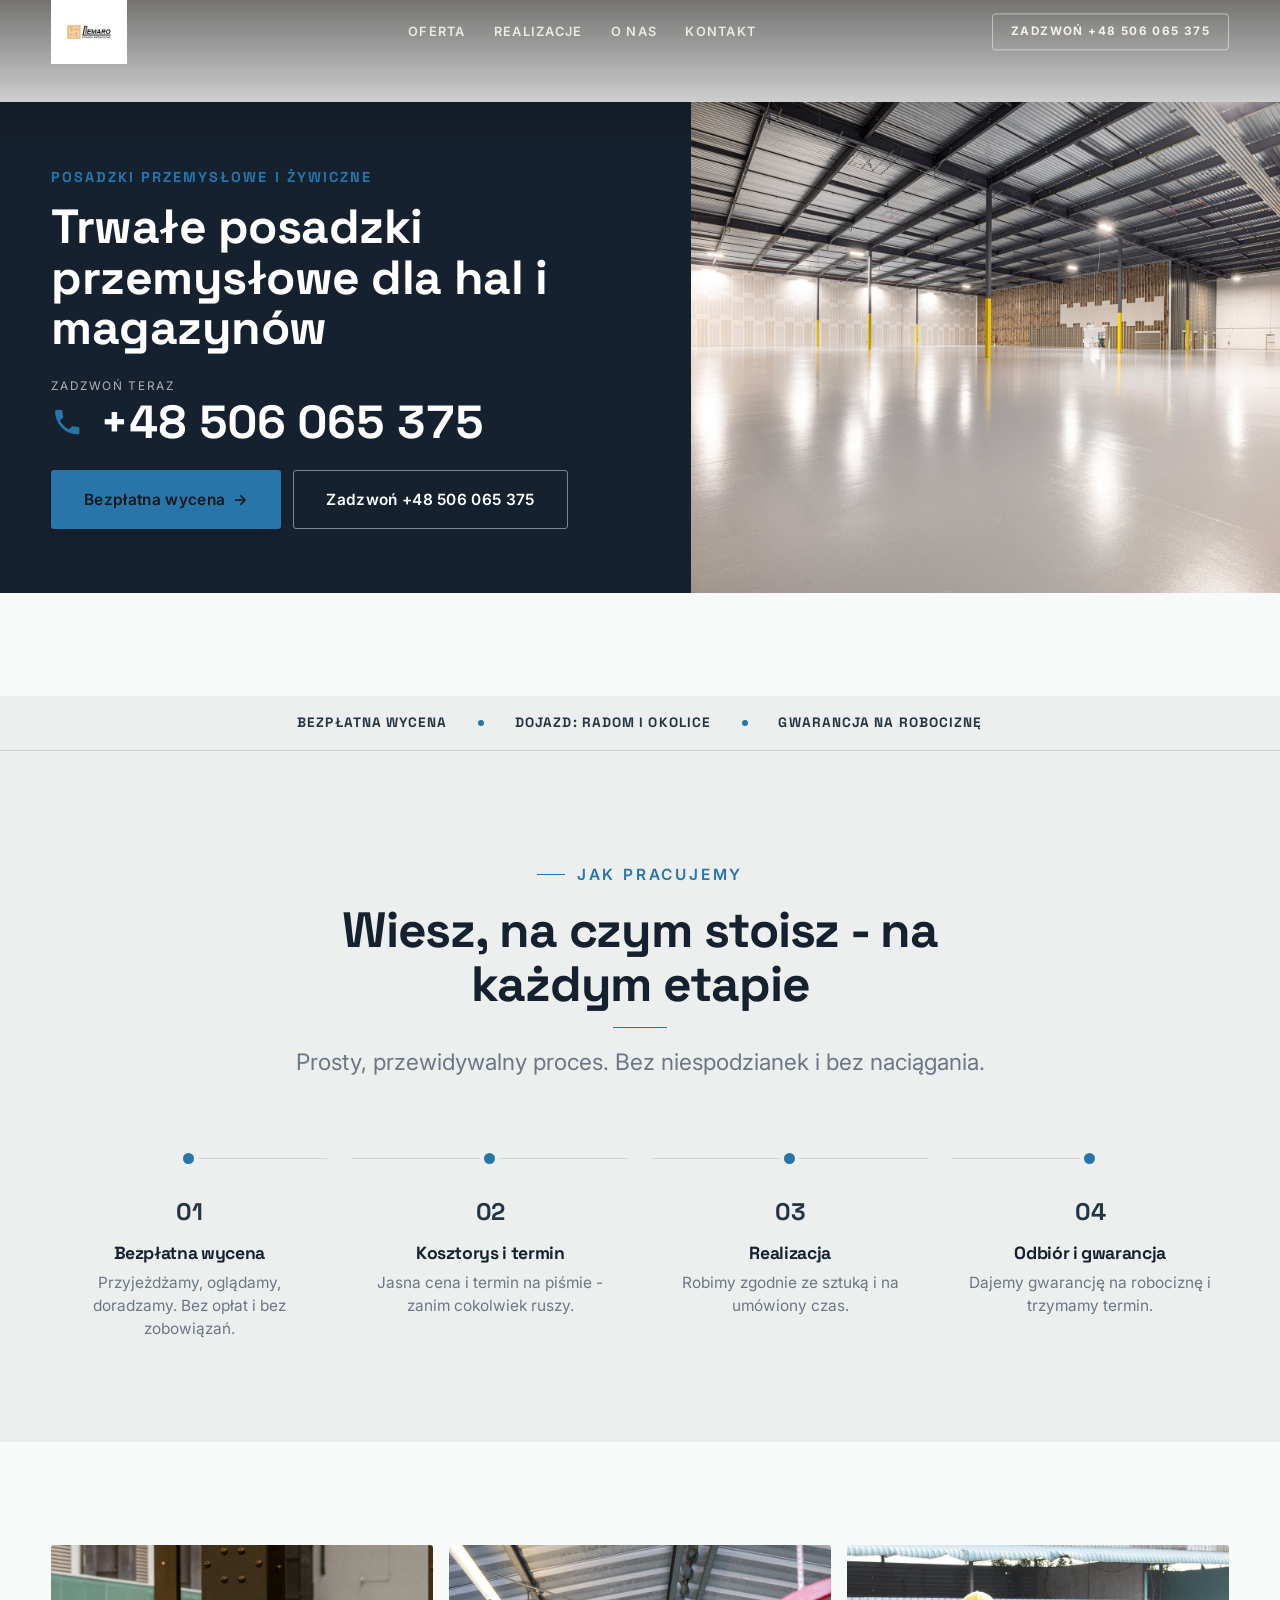
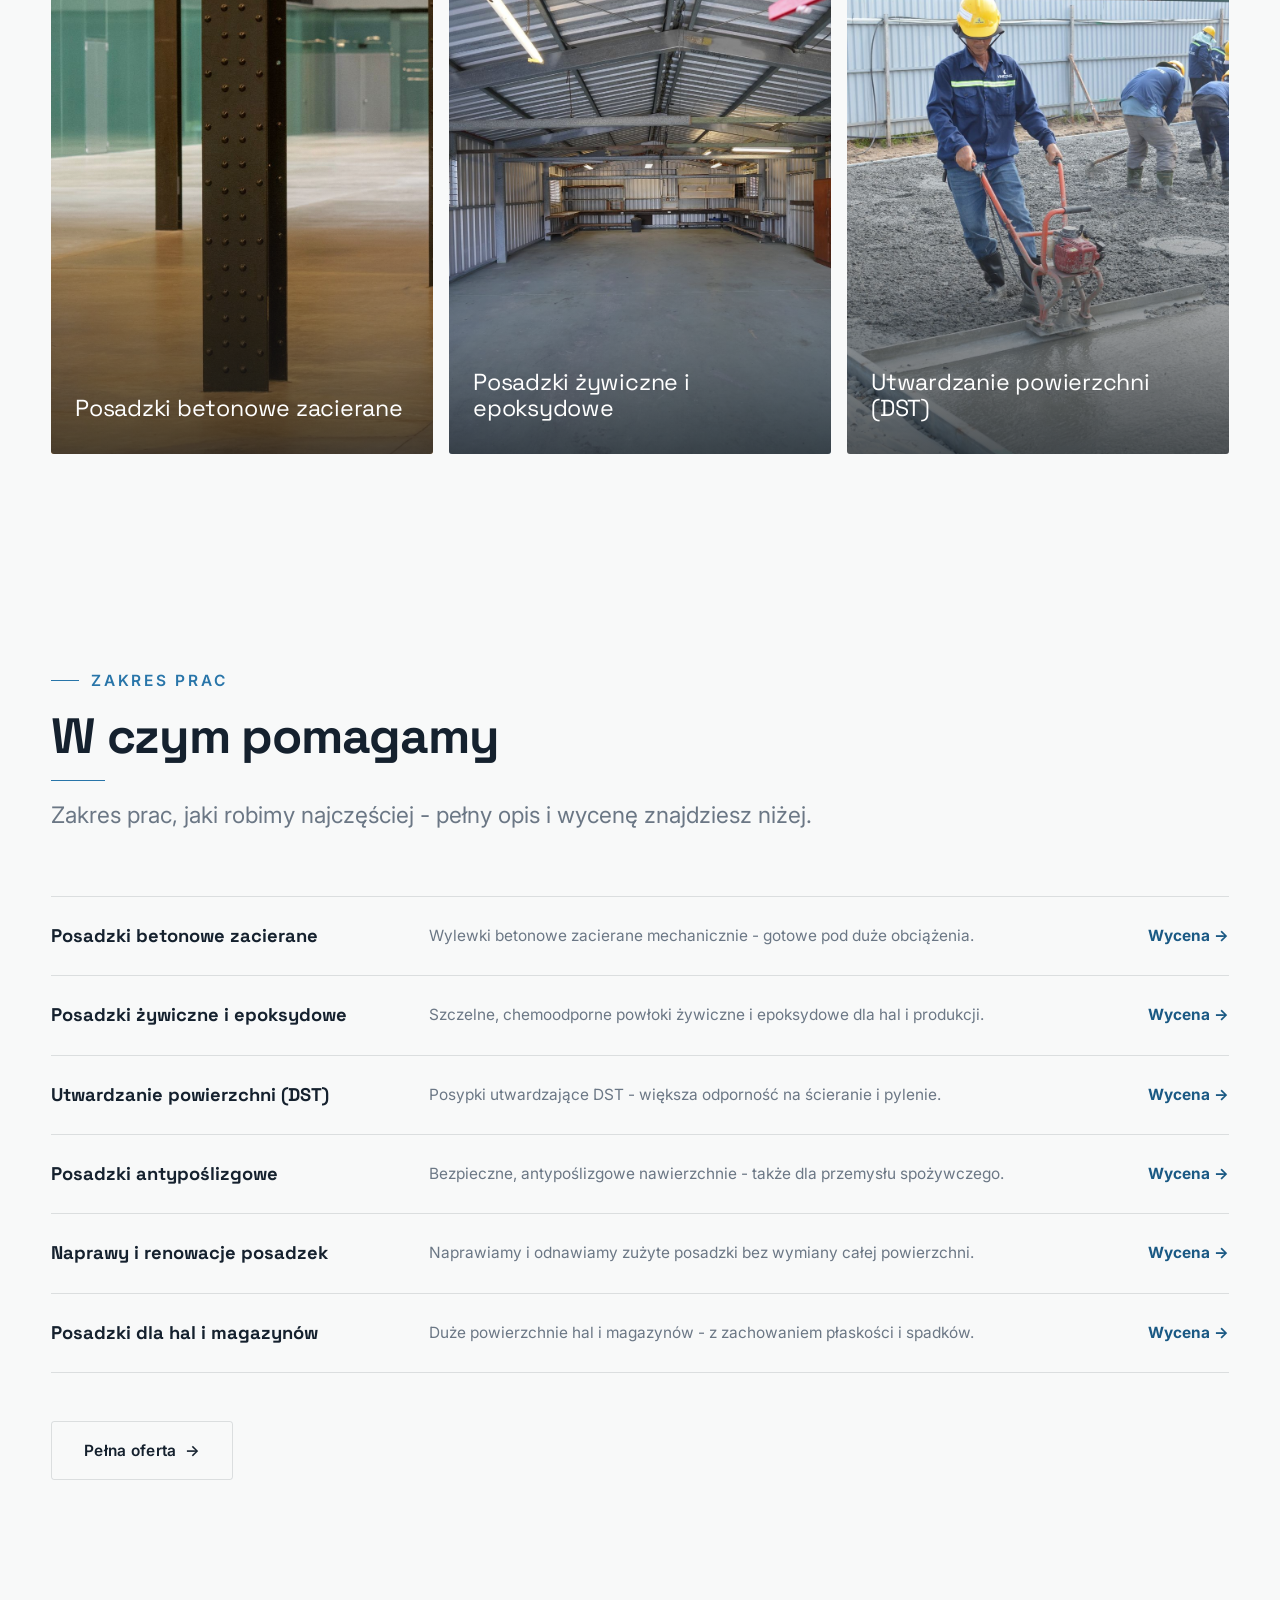
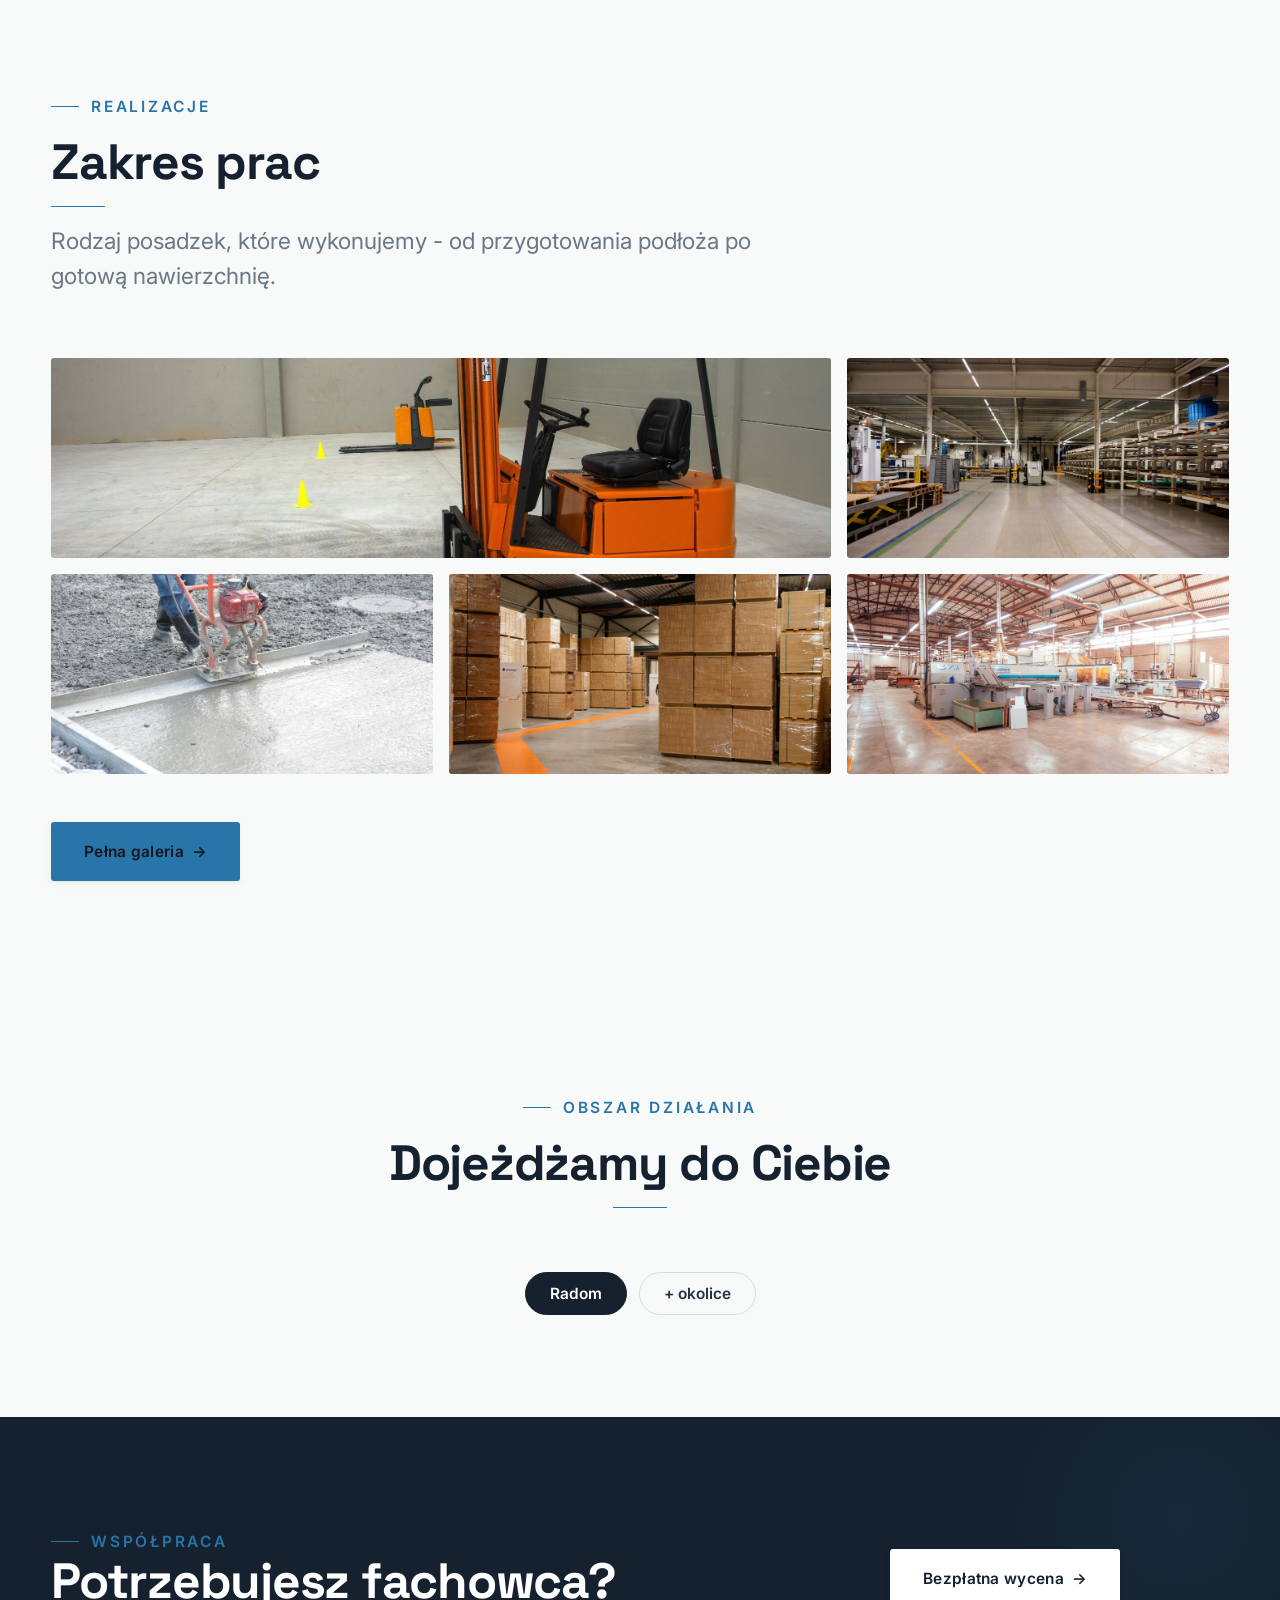
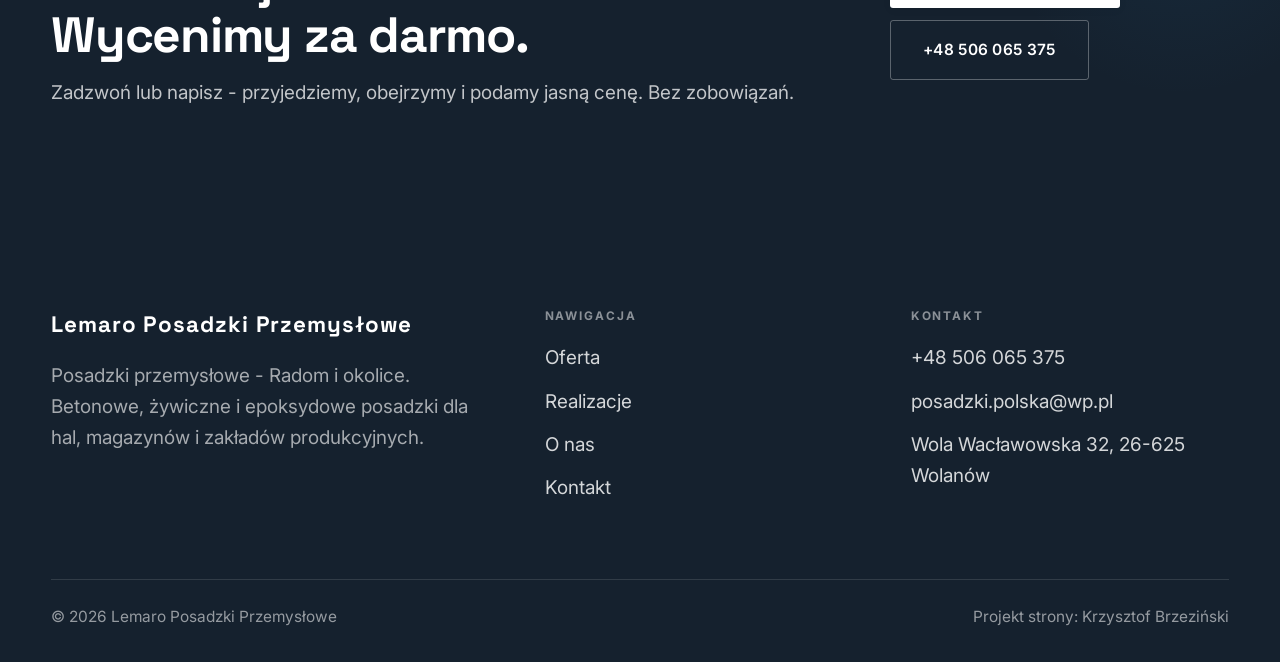
==== index.html @ b65dfb11 "Demo: Lemaro Posadzki Przemysłowe (Radom) — posadzki betonowe, żywiczne i epoksydowe" ====
<!DOCTYPE html>
<html lang="pl">
<head>
<meta charset="UTF-8">
<meta name="viewport" content="width=device-width, initial-scale=1.0">
<title>Lemaro Posadzki Przemysłowe - Usługi budowlane · Radom</title>
<meta name="description" content="Lemaro Posadzki Przemysłowe - posadzki przemysłowe betonowe, żywiczne i epoksydowe dla hal, magazynów i zakładów. Radom i okolice. Wycena przed pracą, solidnie i terminowo. Zadzwoń i umów oględziny.">
<link rel="preconnect" href="https://fonts.googleapis.com">
<link rel="preconnect" href="https://fonts.gstatic.com" crossorigin>
<link href="https://fonts.googleapis.com/css2?family=Space+Grotesk:wght@500;600;700&family=Inter:wght@400;500;600&display=swap" rel="stylesheet">
<link rel="stylesheet" href="assets/styles.css">
</head>
<body>

<header class="nav">
  <div class="wrap nav-inner">
    <a class="brand brand-has-logo" href="index.html"><img class="brand-logo" src="img/logo.jpg" alt="Lemaro Posadzki Przemysłowe"></a>
    <nav class="nav-links">
      <a href="oferta.html">Oferta</a>
      <a href="realizacje.html">Realizacje</a>
      <a href="o-nas.html">O nas</a>
      <a href="kontakt.html">Kontakt</a>
      <a href="tel:+48506065375" class="btn btn-accent">Zadzwoń +48 506 065 375</a>
    </nav>
    <button class="nav-toggle" aria-label="Menu"><span></span><span></span><span></span></button>
  </div>
</header>

<section class="hero-fach">
  <img class="hf-photo" src="img/hero.jpg" alt="Lemaro Posadzki Przemysłowe">
  <div class="hf-panel">
      <span class="hf-kicker">Posadzki przemysłowe i żywiczne</span>
      <h1 class="hf-title">Trwałe posadzki przemysłowe dla hal i magazynów</h1>
      <a class="hf-phone" href="tel:+48506065375"><span class="hf-phone-lab">Zadzwoń teraz</span><span class="hf-phone-num"><svg class="ico-tel" width="16" height="16" viewBox="0 0 24 24" fill="none" aria-hidden="true"><path d="M6.6 10.8a15.5 15.5 0 0 0 6.6 6.6l2.2-2.2a1 1 0 0 1 1-.24 11.4 11.4 0 0 0 3.6.58 1 1 0 0 1 1 1V20a1 1 0 0 1-1 1A17 17 0 0 1 3 4a1 1 0 0 1 1-1h3.5a1 1 0 0 1 1 1c0 1.25.2 2.46.58 3.6a1 1 0 0 1-.25 1l-2.23 2.2Z" fill="currentColor"/></svg> +48 506 065 375</span></a>
      <div class="hf-actions">
        <a href="kontakt.html" class="btn btn-accent">Bezpłatna wycena <span class="arr">→</span></a>
        <a href="tel:+48506065375" class="btn btn-ghost hf-ghost">Zadzwoń +48 506 065 375</a>
      </div>
  </div>
</section>
<section class="fach-promise">
  <div class="wrap">
    <ul class="fp-row reveal"><li>Bezpłatna wycena</li><li>Dojazd: Radom i okolice</li><li>Gwarancja na robociznę</li></ul>
  </div>
</section>
<section class="proces fachowcy">
  <div class="wrap">
    <div class="head center reveal">
      <span class="eyebrow">Jak pracujemy</span>
      <h2>Wiesz, na czym stoisz - na każdym etapie</h2>
      <p>Prosty, przewidywalny proces. Bez niespodzianek i bez naciągania.</p>
    </div>
    <ol class="proces-line">
      <li class="reveal"><span class="pno">01</span><h3>Bezpłatna wycena</h3><p>Przyjeżdżamy, oglądamy, doradzamy. Bez opłat i bez zobowiązań.</p></li>
      <li class="reveal"><span class="pno">02</span><h3>Kosztorys i termin</h3><p>Jasna cena i termin na piśmie - zanim cokolwiek ruszy.</p></li>
      <li class="reveal"><span class="pno">03</span><h3>Realizacja</h3><p>Robimy zgodnie ze sztuką i na umówiony czas.</p></li>
      <li class="reveal"><span class="pno">04</span><h3>Odbiór i gwarancja</h3><p>Dajemy gwarancję na robociznę i trzymamy termin.</p></li>
    </ol>
  </div>
</section>
<section class="gateways-band">
  <div class="wrap">
    <div class="gateways">
      <a href="oferta.html" class="gateway reveal"><img src="img/g1.jpg" alt="Posadzki betonowe zacierane" loading="lazy"><span class="g-ttl">Posadzki betonowe zacierane</span></a>
      <a href="oferta.html" class="gateway reveal"><img src="img/g2.jpg" alt="Posadzki żywiczne i epoksydowe" loading="lazy"><span class="g-ttl">Posadzki żywiczne i epoksydowe</span></a>
      <a href="oferta.html" class="gateway reveal"><img src="img/g3.jpg" alt="Utwardzanie powierzchni (DST)" loading="lazy"><span class="g-ttl">Utwardzanie powierzchni (DST)</span></a>
    </div>
  </div>
</section>
<section class="fach-uslugi">
  <div class="wrap">
    <div class="head reveal">
      <span class="eyebrow">Zakres prac</span>
      <h2>W czym pomagamy</h2>
      <p>Zakres prac, jaki robimy najczęściej - pełny opis i wycenę znajdziesz niżej.</p>
    </div>
    <ul class="fu-list">
      <li class="fu-row reveal"><div class="fu-name">Posadzki betonowe zacierane</div><div class="fu-desc">Wylewki betonowe zacierane mechanicznie - gotowe pod duże obciążenia.</div><a class="fu-cta" href="kontakt.html">Wycena <span class="arr">→</span></a></li>
      <li class="fu-row reveal"><div class="fu-name">Posadzki żywiczne i epoksydowe</div><div class="fu-desc">Szczelne, chemoodporne powłoki żywiczne i epoksydowe dla hal i produkcji.</div><a class="fu-cta" href="kontakt.html">Wycena <span class="arr">→</span></a></li>
      <li class="fu-row reveal"><div class="fu-name">Utwardzanie powierzchni (DST)</div><div class="fu-desc">Posypki utwardzające DST - większa odporność na ścieranie i pylenie.</div><a class="fu-cta" href="kontakt.html">Wycena <span class="arr">→</span></a></li>
      <li class="fu-row reveal"><div class="fu-name">Posadzki antypoślizgowe</div><div class="fu-desc">Bezpieczne, antypoślizgowe nawierzchnie - także dla przemysłu spożywczego.</div><a class="fu-cta" href="kontakt.html">Wycena <span class="arr">→</span></a></li>
      <li class="fu-row reveal"><div class="fu-name">Naprawy i renowacje posadzek</div><div class="fu-desc">Naprawiamy i odnawiamy zużyte posadzki bez wymiany całej powierzchni.</div><a class="fu-cta" href="kontakt.html">Wycena <span class="arr">→</span></a></li>
      <li class="fu-row reveal"><div class="fu-name">Posadzki dla hal i magazynów</div><div class="fu-desc">Duże powierzchnie hal i magazynów - z zachowaniem płaskości i spadków.</div><a class="fu-cta" href="kontakt.html">Wycena <span class="arr">→</span></a></li>
    </ul>
    <div style="margin-top:var(--space-7)" class="reveal"><a href="oferta.html" class="btn btn-ghost">Pełna oferta <span class="arr">→</span></a></div>
  </div>
</section>
<section>
  <div class="wrap">
    <div class="head reveal">
      <span class="eyebrow">Realizacje</span>
      <h2>Zakres prac</h2>
      <p>Rodzaj posadzek, które wykonujemy - od przygotowania podłoża po gotową nawierzchnię.</p>
    </div>
    <div class="gallery">
      <div class="tile t-two3 reveal"><img src="img/g4.jpg" alt="Posadzka żywiczna w hali" loading="lazy"><div class="cap">Posadzka żywiczna w hali</div></div>
      <div class="tile t-third reveal"><img src="img/g5.jpg" alt="Ekipa przy wylewce" loading="lazy"><div class="cap">Ekipa przy wylewce</div></div>
      <div class="tile t-third reveal"><img src="img/g6.jpg" alt="Gotowa posadzka przemysłowa" loading="lazy"><div class="cap">Gotowa posadzka przemysłowa</div></div>
      <div class="tile t-third reveal"><img src="img/g7.jpg" alt="Lemaro Posadzki Przemysłowe" loading="lazy"></div>
      <div class="tile t-third reveal"><img src="img/g8.jpg" alt="Lemaro Posadzki Przemysłowe" loading="lazy"></div>
    </div>
    <div style="margin-top:var(--space-7)" class="reveal"><a href="realizacje.html" class="btn btn-accent">Pełna galeria <span class="arr">→</span></a></div>
  </div>
</section>
<section class="obszar">
  <div class="wrap">
    <div class="head center reveal">
      <span class="eyebrow">Obszar działania</span>
      <h2>Dojeżdżamy do Ciebie</h2>
    </div>
    <ul class="obszar-list reveal"><li class="is-home">Radom</li><li>+ okolice</li></ul>
  </div>
</section>
<section class="cta">
  <div class="wrap">
    <div class="reveal">
      <span class="eyebrow">Współpraca</span>
      <h2>Potrzebujesz fachowca? Wycenimy za darmo.</h2>
      <p>Zadzwoń lub napisz - przyjedziemy, obejrzymy i podamy jasną cenę. Bez zobowiązań.</p>
    </div>
    <div class="cta-actions reveal">
      <a href="kontakt.html" class="btn btn-light">Bezpłatna wycena <span class="arr">→</span></a>
      <a href="tel:+48506065375" class="btn btn-ghost" style="color:#fff;border-color:rgba(255,255,255,.3)">+48 506 065 375</a>
    </div>
  </div>
</section>

<footer>
  <div class="wrap">
    <div class="foot-grid">
      <div class="foot-brand">
        <div class="name">Lemaro Posadzki Przemysłowe</div>
        <p>Posadzki przemysłowe - Radom i okolice. Betonowe, żywiczne i epoksydowe posadzki dla hal, magazynów i zakładów produkcyjnych.</p>
      </div>
      <div class="foot-col">
        <h4>Nawigacja</h4>
        <a href="oferta.html">Oferta</a>
        <a href="realizacje.html">Realizacje</a>
        <a href="o-nas.html">O nas</a>
        <a href="kontakt.html">Kontakt</a>
      </div>
      <div class="foot-col">
        <h4>Kontakt</h4>
        <a href="tel:+48506065375">+48 506 065 375</a>
        <a href="mailto:posadzki.polska@wp.pl">posadzki.polska@wp.pl</a>
        <p>Wola Wacławowska 32, 26-625 Wolanów</p>
      </div>
    </div>
    <div class="foot-bot">
      <span>© 2026 Lemaro Posadzki Przemysłowe</span>
      <span>Projekt strony: Krzysztof Brzeziński</span>
    </div>
  </div>
</footer>
<div class="sticky-call"><a class="sc-call" href="tel:+48506065375"><svg class="ico-tel" width="16" height="16" viewBox="0 0 24 24" fill="none" aria-hidden="true"><path d="M6.6 10.8a15.5 15.5 0 0 0 6.6 6.6l2.2-2.2a1 1 0 0 1 1-.24 11.4 11.4 0 0 0 3.6.58 1 1 0 0 1 1 1V20a1 1 0 0 1-1 1A17 17 0 0 1 3 4a1 1 0 0 1 1-1h3.5a1 1 0 0 1 1 1c0 1.25.2 2.46.58 3.6a1 1 0 0 1-.25 1l-2.23 2.2Z" fill="currentColor"/></svg> Zadzwoń</a><a class="sc-quote" href="kontakt.html">Bezpłatna wycena</a></div>

<script src="assets/main.js"></script>
</body>
</html>
---- assets/styles.css ----
/* ============================================================
   STOLBASZ — premium, architektoniczny B2B fit-out
   Jasna paleta, zero brązu. System wg premium-web-craft.
   Projekt strony: Krzysztof Brzeziński
   ============================================================ */

:root{
  /* PALETA — jasna, architektoniczna, chłodna */
  --paper:#F4F6F8;          /* główne tło */
  --paper-2:#E7EBEF;        /* sekcje alternatywne (chłodny jasny szary) */
  --paper-3:#E7EBEF;        /* delikatne wypełnienia */
  --ink:#15212E;            /* tekst główny — chłodny grafit */
  --ink-soft:#243443;       /* nagłówki drugorzędne */
  --muted:#6B7785;          /* tekst poboczny */
  --line:rgba(21,33,46,.12);/* hairline */
  --accent:#E8A317;         /* stonowany petrol-slate — jedyny akcent */
  --accent-d:#C9870C;
  --accent-soft:rgba(232,163,23,.10);
  --dark:#15212E;           /* sekcje ciemne (stopka/CTA) */

  /* ODSTĘPY — skala 4/8 */
  --space-1:4px; --space-2:8px; --space-3:12px; --space-4:16px; --space-5:24px;
  --space-6:32px; --space-7:48px; --space-8:64px; --space-9:96px; --space-10:128px;

  /* TYPOGRAFIA — fluid clamp() (skala podbita 16.07.2026: większe, czytelniejsze litery — uwaga Adama) */
  --text-sm:clamp(.9rem,.87rem + .12vw,1rem);
  --text-base:clamp(1.08rem,1.04rem + .18vw,1.2rem);
  --text-lg:clamp(1.24rem,1.15rem + .34vw,1.44rem);
  --text-h3:clamp(1.34rem,1.22rem + .55vw,1.66rem);
  --text-h2:clamp(2.1rem,1.66rem + 2.1vw,3.1rem);
  --text-h1:clamp(2.9rem,2.1rem + 4vw,5.1rem);

  /* PROMIENIE — architektoniczne, raczej ostre */
  --r-sm:3px; --r-md:6px; --r-lg:10px;

  /* RUCH */
  --ease:cubic-bezier(.25,.46,.45,.94); --dur:.24s;

  /* CIENIE — miękkie, warstwowe */
  --sh-sm:0 1px 2px rgba(16,24,32,.04), 0 2px 8px rgba(16,24,32,.05);
  --sh-md:0 2px 6px rgba(16,24,32,.05), 0 12px 28px -8px rgba(16,24,32,.12);
  --sh-lg:0 6px 14px rgba(16,24,32,.07), 0 26px 56px -18px rgba(16,24,32,.22);

  --hairline:1px solid var(--line);

  --font-display:'Space Grotesk','Inter',sans-serif;
  --font-body:'Inter',sans-serif;
}

*{box-sizing:border-box;margin:0;padding:0}
html{scroll-behavior:smooth}
body{
  font-family:var(--font-body);
  font-size:var(--text-base);
  line-height:1.65;
  color:var(--ink);
  background:var(--paper);
  -webkit-font-smoothing:antialiased;
  text-rendering:optimizeLegibility;
}
img{max-width:100%;display:block}
a{color:inherit;text-decoration:none}

.wrap{width:min(92%,1180px);margin-inline:auto}
section{padding-block:clamp(52px,6.5vw,96px)}

h1,h2,h3{font-family:var(--font-display);font-weight:700;line-height:1.08;letter-spacing:-.02em;color:var(--ink)}
h1{font-size:var(--text-h1);letter-spacing:-.035em}
h2{font-size:var(--text-h2);letter-spacing:-.025em}
h3{font-size:var(--text-h3)}
p{max-width:65ch}

.eyebrow{
  font-family:var(--font-body);
  font-size:var(--text-sm);
  font-weight:600;
  letter-spacing:.18em;
  text-transform:uppercase;
  color:var(--accent);
  display:inline-flex;align-items:center;gap:var(--space-3);
}
.eyebrow::before{content:"";width:28px;height:1px;background:var(--accent);display:inline-block}

.muted{color:var(--muted)}
.lead{font-size:var(--text-lg);line-height:1.55;color:var(--ink-soft);max-width:50ch}

/* ---------- BUTTONS ---------- */
.btn{
  display:inline-flex;align-items:center;gap:var(--space-2);
  font-weight:600;font-size:var(--text-sm);letter-spacing:.02em;
  padding:var(--space-4) var(--space-6);
  border-radius:var(--r-sm);
  transition:transform var(--dur) var(--ease),box-shadow var(--dur) var(--ease),background var(--dur) var(--ease);
  cursor:pointer;border:1px solid transparent;
}
.btn-accent{background:var(--accent);color:#fff;box-shadow:var(--sh-sm)}
.btn-accent:hover{background:var(--accent-d);transform:translateY(-2px);box-shadow:var(--sh-md)}
.btn-accent:active{transform:translateY(0);box-shadow:var(--sh-sm)}
.btn-ghost{background:transparent;color:var(--ink);border-color:var(--line)}
.btn-ghost:hover{border-color:var(--accent);color:var(--accent);transform:translateY(-2px)}
.btn-light{background:#fff;color:var(--ink);box-shadow:var(--sh-sm)}
.btn-light:hover{transform:translateY(-2px);box-shadow:var(--sh-md)}
.btn .arr{transition:transform var(--dur) var(--ease)}
.btn:hover .arr{transform:translateX(4px)}

/* ---------- NAV ---------- */
.nav{
  position:sticky;top:0;z-index:50;
  background:color-mix(in srgb,var(--paper) 88%,transparent);
  backdrop-filter:saturate(140%) blur(10px);
  border-bottom:var(--hairline);
}
.nav-inner{display:flex;align-items:center;justify-content:space-between;height:72px}
.brand{display:flex;flex-direction:column;line-height:1}
.brand .name{font-family:var(--font-display);font-weight:800;font-size:1.35rem;letter-spacing:.04em}
.brand .sub{font-size:.62rem;letter-spacing:.34em;text-transform:uppercase;color:var(--muted);margin-top:5px}
.nav-links{display:flex;align-items:center;gap:var(--space-6)}
.nav-links a{font-size:var(--text-sm);font-weight:500;color:var(--ink-soft);position:relative;padding-block:4px;transition:color var(--dur) var(--ease)}
.nav-links a::after{content:"";position:absolute;left:0;bottom:0;width:0;height:1.5px;background:var(--accent);transition:width var(--dur) var(--ease)}
.nav-links a:hover,.nav-links a.active{color:var(--ink)}
.nav-links a:hover::after,.nav-links a.active::after{width:100%}
.nav-links .btn{padding:var(--space-2) var(--space-5)}
/* przyciski w nav: właściwy kolor (przebij .nav-links a) + bez podkreślenia */
.nav-links a.btn-accent{color:#fff}
.nav-links a.btn-ghost,.nav-links a.btn-light{color:var(--ink)}
.nav-links a.btn::after{display:none}
.nav-toggle{display:none;background:none;border:none;cursor:pointer;flex-direction:column;gap:5px;padding:8px}
.nav-toggle span{width:24px;height:2px;background:var(--ink);transition:var(--dur)}

/* ---------- HERO (split) ---------- */
.hero{position:relative;overflow:hidden;border-bottom:var(--hairline)}
.hero-grid{display:grid;grid-template-columns:1.05fr .95fr;gap:clamp(24px,4vw,60px);align-items:center;
  padding-block:clamp(36px,4.5vw,64px)}
.hero-copy .eyebrow{margin-bottom:var(--space-5)}
.hero-copy h1{margin-bottom:var(--space-5)}
.hero-copy .lead{margin-bottom:var(--space-7)}
.hero-actions{display:flex;flex-wrap:wrap;gap:var(--space-4)}
.hero-art{position:relative;aspect-ratio:4/3;border-radius:var(--r-lg);overflow:hidden;box-shadow:var(--sh-lg)}
.hero-art img{width:100%;height:100%;object-fit:cover}
.hero-art::after{content:"";position:absolute;inset:0;background:linear-gradient(180deg,transparent 55%,rgba(18,24,28,.28))}
.hero-badge{position:absolute;left:var(--space-5);bottom:var(--space-5);z-index:2;
  background:rgba(252,252,251,.94);backdrop-filter:blur(4px);
  border-radius:var(--r-md);padding:var(--space-4) var(--space-5);box-shadow:var(--sh-md);max-width:78%}
.hero-badge strong{display:block;font-family:var(--font-display);font-size:1rem;letter-spacing:-.01em}
.hero-badge span{font-size:var(--text-sm);color:var(--muted)}

/* ---------- HERO duży / kinowy (strona główna) ---------- */
.hero-cine{position:relative;min-height:clamp(560px,82vh,840px);min-height:clamp(560px,82svh,840px);display:flex;align-items:center;overflow:hidden;border-bottom:var(--hairline)}
.hero-cine>img{position:absolute;inset:0;width:100%;height:100%;object-fit:cover;z-index:0}
.hero-cine::after{content:"";position:absolute;inset:0;z-index:1;
  background:linear-gradient(95deg,rgba(13,18,23,.86) 0%,rgba(13,18,23,.64) 32%,rgba(13,18,23,.24) 62%,rgba(13,18,23,.04) 100%)}
.hero-cine .wrap{position:relative;z-index:2;padding-block:var(--space-8)}
.hero-cine .hero-copy{max-width:660px}
.hero-cine .eyebrow{color:#fff;margin-bottom:var(--space-5)}
.hero-cine .eyebrow::before{background:#fff}
.hero-cine h1{color:#fff;margin-bottom:var(--space-5);font-size:clamp(2.9rem,2rem + 4.4vw,5.2rem)}
.hero-cine .lead{color:rgba(255,255,255,.92);max-width:48ch;margin-bottom:var(--space-7)}
.hero-cine .hero-actions{display:flex;flex-wrap:wrap;gap:var(--space-4)}
@media(max-width:680px){
  .hero-cine{min-height:clamp(520px,76vh,640px);min-height:clamp(520px,76svh,640px);align-items:flex-end}
  .hero-cine::after{background:linear-gradient(0deg,rgba(13,18,23,.9) 6%,rgba(13,18,23,.45) 55%,rgba(13,18,23,.25) 100%)}
  .hero-cine .wrap{padding-bottom:var(--space-9)}
}

/* full-bleed hero variant (podstrony) */
.pagehead{position:relative;min-height:46vh;min-height:46svh;display:flex;align-items:flex-end;overflow:hidden;border-bottom:var(--hairline)}
.pagehead img{position:absolute;inset:0;width:100%;height:100%;object-fit:cover}
.pagehead::after{content:"";position:absolute;inset:0;background:linear-gradient(180deg,rgba(18,24,28,.25),rgba(18,24,28,.62))}
.pagehead .wrap{position:relative;z-index:2;padding-block:var(--space-9);color:#fff}
.pagehead h1{color:#fff;max-width:18ch}
.pagehead .eyebrow{color:#fff}
.pagehead .eyebrow::before{background:#fff}
.pagehead p{color:rgba(255,255,255,.86);margin-top:var(--space-4);max-width:54ch}

/* ---------- STRIP (pasek skrótów / liczby) ---------- */
.strip{background:var(--dark);color:#fff}
.strip .wrap{display:grid;grid-template-columns:repeat(4,1fr);gap:var(--space-6);padding-block:var(--space-8)}
.strip .item .k{font-family:var(--font-display);font-size:clamp(1.6rem,1.2rem + 1.4vw,2.4rem);font-weight:800;letter-spacing:-.02em;color:#fff}
.strip .item .v{font-size:var(--text-sm);color:rgba(255,255,255,.66);margin-top:var(--space-2);line-height:1.45}
.strip .item{border-left:2px solid var(--accent);padding-left:var(--space-5)}

/* ---------- SECTION HEAD ---------- */
.head{max-width:48rem;margin-bottom:var(--space-8)}
.head.center{margin-inline:auto;text-align:center}
.head .eyebrow{margin-bottom:var(--space-4)}
.head h2{margin-bottom:var(--space-4)}
.head p{color:var(--muted);font-size:var(--text-lg);line-height:1.55}
.head.center p{margin-inline:auto}

/* ---------- INTRO SPLIT ---------- */
.split{display:grid;grid-template-columns:.92fr 1.08fr;gap:clamp(28px,5vw,80px);align-items:center}
.split.rev{grid-template-columns:1.08fr .92fr}
.split.rev .split-art{order:-1}
.split-art{position:relative;aspect-ratio:5/4;border-radius:var(--r-lg);overflow:hidden;box-shadow:var(--sh-lg)}
.split-art img{width:100%;height:100%;object-fit:cover}
.split-copy h2{margin-bottom:var(--space-5)}
.split-copy p+p{margin-top:var(--space-4)}
.split-copy .btn{margin-top:var(--space-6)}

/* ---------- SERVICES (zakres) ---------- */
.svc-grid{display:grid;grid-template-columns:repeat(auto-fit,minmax(280px,1fr));gap:var(--space-5)}
.svc{background:#fff;border:var(--hairline);border-radius:var(--r-md);padding:var(--space-7) var(--space-6);
  transition:transform var(--dur) var(--ease),box-shadow var(--dur) var(--ease),border-color var(--dur) var(--ease);
  position:relative;overflow:hidden}
.svc::before{content:"";position:absolute;left:0;top:0;width:3px;height:0;background:var(--accent);transition:height var(--dur) var(--ease)}
.svc:hover{transform:translateY(-4px);box-shadow:var(--sh-md);border-color:transparent}
.svc:hover::before{height:100%}
.svc .ic{font-family:var(--font-display);font-size:.8rem;font-weight:700;letter-spacing:.12em;color:var(--accent);margin-bottom:var(--space-4)}
.svc h3{margin-bottom:var(--space-3);font-size:1.22rem}
.svc p{color:var(--muted);font-size:var(--text-base);line-height:1.6}

/* big detailed service rows */
.svc-row{display:grid;grid-template-columns:.8fr 1.2fr;gap:clamp(20px,4vw,60px);align-items:center;padding-block:var(--space-8)}
.svc-row+.svc-row{border-top:var(--hairline)}
.svc-row.rev{grid-template-columns:1.2fr .8fr}
.svc-row.rev .svc-row-art{order:-1}
.svc-row-art{aspect-ratio:4/3;border-radius:var(--r-md);overflow:hidden;box-shadow:var(--sh-md)}
.svc-row-art img{width:100%;height:100%;object-fit:cover}
.svc-row h3{font-size:1.5rem;margin-bottom:var(--space-4)}
.svc-row .num{font-family:var(--font-display);font-size:.85rem;font-weight:700;letter-spacing:.14em;color:var(--accent);display:block;margin-bottom:var(--space-3)}
.svc-row ul{list-style:none;margin-top:var(--space-4);display:flex;flex-direction:column;gap:var(--space-2)}
.svc-row li{position:relative;padding-left:var(--space-5);color:var(--muted);font-size:var(--text-base)}
.svc-row li::before{content:"";position:absolute;left:0;top:.62em;width:8px;height:1px;background:var(--accent)}

/* ---------- GALLERY (realizacje) ---------- */
.gallery{display:grid;grid-template-columns:repeat(12,1fr);gap:var(--space-4);grid-auto-rows:200px}
/* GALERIA MASONRY — pionowe zdjęcia (portrety beauty/wellness) bez przycinania: kolumny, height auto */
.gallery-masonry{column-count:3;column-gap:var(--space-4)}
@media(max-width:900px){.gallery-masonry{column-count:2}}
@media(max-width:560px){.gallery-masonry{column-count:1}}
.gallery-masonry .m-tile{break-inside:avoid;margin:0 0 var(--space-4);padding:0;position:relative;overflow:hidden;border-radius:var(--r-md);border:1px solid var(--line)}
.gallery-masonry .m-tile img{width:100%;height:auto;display:block}
.gallery-masonry .m-tile .cap{position:absolute;left:0;right:0;bottom:0;padding:var(--space-4);color:#fff;background:linear-gradient(0deg,rgba(0,0,0,.55),transparent);font-size:var(--text-sm)}
.gallery-masonry .m-tile .cap small{display:block;font-weight:400;opacity:.78;letter-spacing:.04em;text-transform:uppercase;font-size:.66rem;margin-top:3px}
.tile{position:relative;overflow:hidden;border-radius:var(--r-md);box-shadow:var(--sh-sm);
  transition:transform var(--dur) var(--ease),box-shadow var(--dur) var(--ease)}
.tile img{width:100%;height:100%;object-fit:cover;transition:transform .6s var(--ease)}
.tile:hover{box-shadow:var(--sh-md)}
.tile:hover img{transform:scale(1.05)}
.tile .cap{position:absolute;left:0;right:0;bottom:0;padding:var(--space-5) var(--space-4) var(--space-4);
  background:linear-gradient(transparent,rgba(18,24,28,.78));color:#fff;
  font-size:var(--text-sm);font-weight:600;letter-spacing:.01em;
  opacity:0;transform:translateY(8px);transition:var(--dur) var(--ease)}
.tile:hover .cap{opacity:1;transform:translateY(0)}
.tile .cap small{display:block;font-weight:400;opacity:.78;letter-spacing:.04em;text-transform:uppercase;font-size:.66rem;margin-top:3px}
/* bento spans */
.t-wide{grid-column:span 6}
.t-tall{grid-column:span 6;grid-row:span 2}
.t-std{grid-column:span 6}
.t-third{grid-column:span 4}
.t-two3{grid-column:span 8}

/* ---------- TRUST / WIARYGODNOŚĆ ---------- */
.trust{background:var(--paper-2)}
.trust-grid{display:grid;grid-template-columns:repeat(auto-fit,minmax(240px,1fr));gap:var(--space-5);margin-top:var(--space-7)}
.trust-card{background:#fff;border-radius:var(--r-md);padding:var(--space-7) var(--space-6);box-shadow:var(--sh-sm);border-top:3px solid var(--accent)}
.trust-card .big{font-family:var(--font-display);font-size:clamp(1.8rem,1.3rem + 1.6vw,2.6rem);font-weight:800;letter-spacing:-.02em;color:var(--ink);line-height:1}
.trust-card h3{font-size:1.12rem;margin:var(--space-3) 0 var(--space-2)}
.trust-card p{color:var(--muted);font-size:var(--text-base);line-height:1.55}

/* ---------- CTA band ---------- */
.cta{background:var(--dark);color:#fff;position:relative;overflow:hidden}
.cta .wrap{display:grid;grid-template-columns:1.4fr .6fr;gap:var(--space-7);align-items:center;position:relative;z-index:2}
.cta h2{color:#fff;max-width:20ch}
.cta p{color:rgba(255,255,255,.74);margin-top:var(--space-4)}
.cta-actions{display:flex;flex-direction:column;gap:var(--space-3);align-items:flex-start}
.cta::before{content:"";position:absolute;right:-80px;top:-80px;width:360px;height:360px;border-radius:50%;
  background:radial-gradient(circle,var(--accent-soft),transparent 70%)}

/* ---------- CONTACT ---------- */
.contact-grid{display:grid;grid-template-columns:.85fr 1.15fr;gap:clamp(28px,4vw,56px);align-items:start}
.info-list{display:flex;flex-direction:column;gap:var(--space-2)}
.info-row{display:flex;gap:var(--space-4);align-items:flex-start;padding-block:var(--space-4);border-bottom:var(--hairline)}
.info-row .ic{flex:none;width:42px;height:42px;display:grid;place-items:center;border-radius:50%;
  background:var(--accent-soft);color:var(--accent);font-size:1.05rem}
.info-row .lbl{font-size:.72rem;letter-spacing:.14em;text-transform:uppercase;color:var(--muted)}
.info-row .val{font-weight:600;font-size:var(--text-base);margin-top:2px}
.info-row a.val:hover{color:var(--accent)}
.map{border:none;border-radius:var(--r-lg);box-shadow:var(--sh-md);width:100%;height:100%;min-height:380px;filter:grayscale(.2) contrast(1.02)}
.form{background:#fff;border:var(--hairline);border-radius:var(--r-lg);padding:clamp(24px,3vw,40px);box-shadow:var(--sh-sm)}
.form .fld{margin-bottom:var(--space-5)}
.form label{display:block;font-size:var(--text-sm);font-weight:600;margin-bottom:var(--space-2)}
.form input,.form textarea{width:100%;font-family:inherit;font-size:var(--text-base);color:var(--ink);
  padding:var(--space-4);border:var(--hairline);border-radius:var(--r-sm);background:var(--paper);transition:border-color var(--dur)}
.form input:focus,.form textarea:focus{outline:none;border-color:var(--accent);background:#fff}
.form textarea{resize:vertical;min-height:120px}
.form .note{font-size:var(--text-sm);color:var(--muted);margin-top:var(--space-3)}

/* ---------- FOOTER ---------- */
footer{background:var(--dark);color:#fff;padding-block:var(--space-9) var(--space-6)}
.foot-grid{display:grid;grid-template-columns:1.4fr 1fr 1fr;gap:var(--space-7);margin-bottom:var(--space-8)}
.foot-brand .name{font-family:var(--font-display);font-weight:800;font-size:1.4rem;letter-spacing:.04em}
.foot-brand p{color:rgba(255,255,255,.62);margin-top:var(--space-4);font-size:var(--text-base);max-width:38ch}
.foot-col h4{font-size:.74rem;letter-spacing:.16em;text-transform:uppercase;color:rgba(255,255,255,.5);margin-bottom:var(--space-4)}
.foot-col a,.foot-col p{display:block;color:rgba(255,255,255,.82);font-size:var(--text-base);margin-bottom:var(--space-3)}
.foot-col a:hover{color:#fff}
.foot-bot{border-top:1px solid rgba(255,255,255,.12);padding-top:var(--space-5);display:flex;justify-content:space-between;flex-wrap:wrap;gap:var(--space-3);
  font-size:var(--text-sm);color:rgba(255,255,255,.55)}
.foot-bot a:hover{color:#fff}

/* ---------- REVEAL ---------- */
.reveal{opacity:0;transform:translateY(22px);transition:opacity .6s var(--ease),transform .6s var(--ease)}
.reveal.in{opacity:1;transform:none}

/* ---------- RESPONSIVE ---------- */
@media(max-width:920px){
  .hero-grid,.split,.split.rev,.svc-row,.svc-row.rev,.cta .wrap,.contact-grid,.foot-grid{grid-template-columns:1fr}
  .split.rev .split-art,.svc-row.rev .svc-row-art{order:0}
  .hero-art{aspect-ratio:16/10;max-height:420px}
  .strip .wrap{grid-template-columns:repeat(2,1fr);gap:var(--space-7)}
  .gallery{grid-auto-rows:180px}
  .t-wide,.t-tall,.t-std,.t-third,.t-two3{grid-column:span 6}
  .t-tall{grid-row:span 1}
  .cta-actions{flex-direction:row;flex-wrap:wrap}
  .foot-grid{gap:var(--space-6)}
}
@media(max-width:680px){
  .nav-links{position:fixed;inset:72px 0 auto 0;background:var(--paper);flex-direction:column;align-items:stretch;
    gap:0;padding:var(--space-4) 6%;border-bottom:var(--hairline);box-shadow:var(--sh-md);
    transform:translateY(-120%);transition:transform var(--dur) var(--ease)}
  .nav-links.open{transform:translateY(0)}
  .nav-links a{padding-block:var(--space-4);border-bottom:var(--hairline)}
  .nav-links .btn{margin-top:var(--space-3);justify-content:center}
  .nav-toggle{display:flex}
  .strip .wrap{grid-template-columns:1fr}
  .gallery{grid-template-columns:repeat(6,1fr)}
  .foot-grid{grid-template-columns:1fr}
}
@media(prefers-reduced-motion:reduce){
  *{animation-duration:.01ms!important;transition:none!important}
  .reveal{opacity:1!important;transform:none!important}
  html{scroll-behavior:auto}
}

/* ============================================================
   PREMIUM LAYER — destylat deep-researchu branż (anty-AI, spokój).
   Zmienne STOLBASZ (--accent/--ink/--paper/--line/--dark). Ruch ledwo
   zauważalny, krzywa cubic-bezier(.16,.84,.44,1); prefers-reduced-motion
   pokryte blanketem wyżej. Karty hairline zamiast cieni = #1 sygnał „nie-AI".
   ============================================================ */

/* więcej oddechu między sekcjami (liderzy: 110-130px) */
section{padding-block:clamp(64px,8vw,128px)}

/* 1) Aksamitny reveal — dłuższa, miękka krzywa zamiast „skoku" */
.reveal{transition:opacity .9s cubic-bezier(.16,.84,.44,1),transform .9s cubic-bezier(.16,.84,.44,1);will-change:opacity,transform}
/* stagger TYLKO w galerii (tam pozycja = porządek dzieci) */
.gallery .reveal:nth-child(2){transition-delay:.07s}
.gallery .reveal:nth-child(3){transition-delay:.14s}
.gallery .reveal:nth-child(4){transition-delay:.21s}
.gallery .reveal:nth-child(5){transition-delay:.28s}
.gallery .reveal:nth-child(6){transition-delay:.35s}

/* 2) Hero STATYCZNY na .hero-cine — Ken Burns CAŁKIEM WYŁĄCZONY 26.06 (3. zgłoszenie Szymona).
   GENEZA: animowanie scale na <img> hero z teksturami (cegły/framugi) re-samplinguje obraz
   klatka po klatce → na części ekranów drobne drganie/shimmer = „heroshot się trzęsie".
   translateY usunięto wcześniej, scale-only + will-change/GPU NIE wystarczyły do GWARANCJI gładkości.
   Krzysztof zażądał pewności („make sure, że błąd się nie pojawi") > efekt. Zero animacji = 0% drgania.
   Delikatny zoom zostaje TYLKO w pełnoekranowych hero gastro/studio (hg-bg/hs-bg — tło, inny
   mechanizm, chwalone, nigdy nie zgłaszane). NIE wracać do KB na .hero-cine bez realnego testu
   na sprzęcie klienta — to ryzyko regresji „trzęsienia”. */
/* BEZPIECZNY "wow" na hero = jednorazowy FADE-IN (opacity), nie zoom.
   opacity nie dotyka bitmapy → gładkie na KAŻDYM zdjęciu/ekranie/GPU, zero ryzyka migotania.
   Geometryczny ruch (scale/translate) na .hero-cine jest ZAKAZANY (bramka pilnuje). */
@keyframes heroFade{from{opacity:0}to{opacity:1}}
.hero-cine>img{transform:none;animation:heroFade 1.1s ease-out both}

/* 3) Akcentowy hairline pod nagłówkiem sekcji, który „rysuje się" przy wejściu */
.head h2{position:relative;padding-bottom:18px}
.head h2::after{content:"";position:absolute;left:0;bottom:0;height:1px;width:0;background:var(--accent);transition:width 1s cubic-bezier(.16,.84,.44,1) .15s}
.head.center h2::after{left:50%;transform:translateX(-50%)}
.head.reveal.in h2::after,.head.center.reveal.in h2::after{width:54px}

/* 4) Karty HAIRLINE zamiast cieni/zaokrągleń (najmocniejszy anty-AI detal) */
.svc{background:transparent;border:1px solid var(--line);border-radius:var(--r-sm);box-shadow:none}
.svc:hover{box-shadow:none;border-color:var(--accent);transform:translateY(-3px)}
.trust-card{background:transparent;box-shadow:none;border:1px solid var(--line);border-top:2px solid var(--accent);border-radius:var(--r-sm)}
.tile{box-shadow:none;border-radius:var(--r-sm)}
.tile:hover{box-shadow:none}

/* 5) Sticky-nav kondensuje się po przewinięciu (sygnał dopracowania) */
.nav{transition:box-shadow .4s ease,background .4s ease}
.nav.is-stuck{box-shadow:0 1px 0 var(--line),0 14px 30px -24px rgba(0,0,0,.45)}
.nav-inner{transition:height .35s var(--ease)}
.nav.is-stuck .nav-inner{height:60px}

/* 6) MANIFESTO — pełnoekranowy cytat-bohater (zastępuje generyczne „Dlaczego my") */
.manifesto{background:var(--paper-2);text-align:center}
.manifesto .wrap{max-width:60rem}
.manifesto p{font-family:var(--font-display);font-style:italic;font-size:clamp(1.6rem,1rem + 2.4vw,2.8rem);line-height:1.32;color:var(--ink-soft);margin-inline:auto;max-width:26ch;position:relative;padding-top:var(--space-8)}
.manifesto p::before{content:"";position:absolute;top:0;left:50%;transform:translateX(-50%);width:54px;height:1px;background:var(--accent)}
.manifesto p span{color:var(--accent);font-style:italic}

/* 7) GATEWAYS — 3 duże bramy-zdjęcia (zamiast paska menu usług) */
.gateways{display:grid;grid-template-columns:repeat(3,1fr);gap:var(--space-4)}
.gateway{position:relative;aspect-ratio:3/4;overflow:hidden;border-radius:var(--r-sm);display:block}
.gateway img{width:100%;height:100%;object-fit:cover;transition:transform .8s var(--ease),filter .5s var(--ease)}
.gateway::after{content:"";position:absolute;inset:0;background:linear-gradient(180deg,transparent 38%,rgba(18,24,28,.74))}
.gateway:hover img{transform:scale(1.05);filter:brightness(1.05)}
.gateway .g-ttl{position:absolute;left:0;right:0;bottom:0;z-index:2;padding:var(--space-6) var(--space-5);color:#fff;font-family:var(--font-display);font-size:1.45rem;letter-spacing:-.01em;line-height:1.15}
.gateway .g-ttl small{display:block;font-family:var(--font-body);font-size:var(--text-sm);font-weight:400;opacity:.82;letter-spacing:.03em;margin-top:5px}
@media(max-width:760px){.gateways{grid-template-columns:1fr}.gateway{aspect-ratio:16/10}}

/* 8) LOGO klienta w nagłówku (gdy podane --logo) */
/* 52px domyślnie (feedback Bartka 06.07.2026: 40px ginęło, uwaga padła 3x; ~56px sprawdzone na żywym demie anna-borowiec-makeup) */
.brand-logo{height:64px;width:auto;max-width:300px;object-fit:contain;display:block}
.nav.is-stuck .brand-logo{height:52px}
@media(max-width:680px){.brand-logo{height:46px;max-width:210px}}


/* === RWD: nagłówki na wąskich ekranach (dodane 17.07.2026 razem z fixem clamp) ===
   Po przywróceniu działania clamp() dolna granica --text-h1 (2.9rem) rozpychała
   dokument przy długich polskich słowach na telefonach. Tu ją zjeżdżamy. */
@media (max-width:560px){
  :root{
    --text-h1:clamp(1.9rem, 1.15rem + 4.4vw, 2.7rem);
    --text-h2:clamp(1.5rem, 1rem + 3vw, 2.1rem);
  }
  .hero-cine h1{font-size:clamp(1.9rem, 1.15rem + 4.4vw, 2.7rem)}
  h1,h2{overflow-wrap:break-word}
}

/* === rodzina: fachowcy === */
/* ============================================================
   RODZINA: FACHOWCY (hydraulik/elektryk/remont/brukarstwo/ogrodzenia)
   Doklejane NA WIERZCH base.css. Dziedziczy paletę/fonty skórki (trade/elektryk).
   Filozofia: telefon-bohater + zaufanie + „bezpłatna wycena". Spokój, nie krzyk.
   (count-up i podwójny iframe mapy świadomie pominięte - krytyka blueprintu.)
   ============================================================ */

/* --- PROCES - oś „jak pracujemy" (podpis rodziny, czego nie ma w meblach) --- */
.proces{background:var(--paper-2)}
.proces-line{list-style:none;display:grid;grid-template-columns:repeat(4,1fr);gap:var(--space-5);position:relative;margin:0;padding:0}
.proces-line li{position:relative;padding-top:var(--space-7)}
.proces-line li::before{content:"";position:absolute;top:14px;left:0;right:0;height:1px;background:var(--line)}
.proces-line li:last-child::before{right:50%}
.proces-line li:first-child::before{left:50%}
.proces-line li::after{content:"";position:absolute;top:9px;left:calc(50% - 6px);width:11px;height:11px;border-radius:50%;background:var(--accent);box-shadow:0 0 0 4px var(--paper-2)}
.proces-line .pno{font-family:var(--font-display);font-weight:800;font-size:1.5rem;color:var(--accent);letter-spacing:-.02em;display:block;margin-bottom:var(--space-3);text-align:center}
.proces-line h3{font-size:1.1rem;margin-bottom:var(--space-2);text-align:center}
.proces-line p{color:var(--muted);font-size:var(--text-sm);line-height:1.5;text-align:center;max-width:26ch;margin-inline:auto}
@media(max-width:820px){
  .proces-line{grid-template-columns:1fr;gap:0}
  .proces-line li{padding:var(--space-5) 0 var(--space-5) var(--space-7)}
  .proces-line li::before{left:5px;right:auto;top:0;bottom:0;width:1px;height:auto}
  .proces-line li:first-child::before,.proces-line li:last-child::before{left:5px;right:auto}
  .proces-line li::after{top:var(--space-6);left:0}
  .proces-line .pno,.proces-line h3,.proces-line p{text-align:left;margin-inline:0}
}

/* --- OBSZAR DZIAŁANIA - lokalność (chipy z REALNEGO miasta, bez drugiego iframe) --- */
.obszar .head{text-align:center;margin-inline:auto}
.obszar .head .eyebrow{justify-content:center}
.obszar-list{list-style:none;display:flex;flex-wrap:wrap;justify-content:center;gap:var(--space-3);margin:0;padding:0;max-width:60rem;margin-inline:auto}
.obszar-list li{border:1px solid var(--line);border-radius:999px;padding:var(--space-2) var(--space-5);
  font-size:var(--text-sm);font-weight:600;color:var(--ink-soft);transition:border-color .24s var(--ease),color .24s var(--ease)}
.obszar-list li:hover{border-color:var(--accent);color:var(--accent)}
.obszar-list li.is-home{background:var(--accent);border-color:var(--accent);color:#fff}

/* --- STICKY-CALL - dolny pasek mobile (najważniejszy konwerter tej rodziny) --- */
.sticky-call{display:none}
@media(max-width:820px){
  .sticky-call{display:grid;grid-template-columns:1fr 1fr;gap:1px;position:fixed;left:0;right:0;bottom:0;z-index:90;
    background:var(--line);box-shadow:0 -6px 20px -10px rgba(0,0,0,.4)}
  .sticky-call a{padding:15px 8px;text-align:center;font-weight:700;font-size:.95rem;letter-spacing:.01em}
  .sc-call{background:var(--accent);color:#fff}
  .sc-quote{background:var(--paper);color:var(--ink)}
  body{padding-bottom:56px}
}

/* --- Blok „Awaria? Dzwoń” (opcjonalny, hydraulik/elektryk) --- */
.awaria{background:var(--dark);color:#fff}
.awaria .wrap{display:flex;flex-wrap:wrap;align-items:center;justify-content:space-between;gap:var(--space-5);padding-block:var(--space-7)}
.awaria h3{color:#fff;font-size:clamp(1.3rem,1rem + 1.2vw,1.8rem)}
.awaria p{color:rgba(255,255,255,.72);margin-top:var(--space-2)}
.awaria .btn-accent{white-space:nowrap}

/* === CERTYFIKATY / CZYM PRACUJEMY (gated: renderuje sie tylko gdy brief poda certy/marki/gwarancja) - mocny lever dla dekarzy === */
.auto-marki .marki-list{display:flex;flex-wrap:wrap;justify-content:center;gap:clamp(.8rem,2.5vw,1.6rem);list-style:none;margin:var(--space-7) 0 0;padding:0}
.auto-marki .marki-list li{font-family:var(--font-display);text-transform:uppercase;letter-spacing:.12em;font-weight:600;
  font-size:clamp(.82rem,1.5vw,1rem);color:var(--ink-soft);padding:.5rem 1rem;border:1px solid var(--line);border-radius:var(--r-sm)}
.marki-gwar{text-align:center;color:var(--muted);font-size:var(--text-sm);margin-top:var(--space-6)}

/* ============================================================
   FAZA 3 - OSOBNY UKŁAD FACHOWCY (research wf_e4ed63db + krytyka z policzonym WCAG). Doklejane na wierzch.
   Tożsamość: ZAUFANIE + DUŻY TELEFON + DOWÓD. Dwublok hero (zdjęcie | lity panel), bezpośrednio, solidnie.
   ============================================================ */

/* --- P0 KONTRAST: bursztyn jako TEKST na jasnym = 2.0 FAIL (policzone). Naprawy (bursztyn->ciemny tekst / ink). --- */
.btn-accent{color:#14171c}                                  /* bursztyn + ciemny tekst = 8.28 PASS */
.sticky-call .sc-call{color:#14171c}                        /* sticky bursztyn + ciemny tekst */
.obszar-list li.is-home{background:var(--ink);border-color:var(--ink);color:#fff}  /* było bursztyn+biel 2.17 -> ink+biel 16.29 */
.proces-line .pno{color:var(--ink-soft)}                    /* numery procesu: było bursztyn 2.0 -> ink-soft (czytelne); kropka osi zostaje bursztyn (grafika) */

/* --- Ikona telefonu (uzywana w hero hf-phone-num; nav styluje silnik NAV NOBU) --- */
.ico-tel{vertical-align:-2px;margin-right:.3em}

/* === HERO FACHOWCY: dwublok (zdjęcie | lity panel ink). Zdjęcie = PIERWSZE dziecko (blur-guard + mobilny stack). STATYCZNE. === */
.hero-fach{display:grid;grid-template-columns:1fr minmax(0,46%);min-height:clamp(540px,76vh,740px);min-height:clamp(540px,76svh,740px)}
.hf-photo{width:100%;height:100%;object-fit:cover;display:block;background:var(--paper-2)}  /* img = PIERWSZE dziecko sekcji (blur-guard); EAGER, bez animacji (zero janku) */
.hf-panel{order:-1;background:var(--ink);color:#fff;display:flex;flex-direction:column;justify-content:center;
  padding:clamp(2.2rem,5vw,4.5rem) clamp(1.6rem,4vw,3.6rem)}
.hf-kicker{font-family:var(--font-display);font-weight:700;text-transform:uppercase;letter-spacing:.14em;
  font-size:clamp(.74rem,1.4vw,.9rem);color:var(--accent)}
.hf-title{color:#fff;font-family:var(--font-display);font-weight:800;line-height:1.05;letter-spacing:-.01em;
  font-size:clamp(1.9rem,1.4rem + 2vw,3rem);margin:var(--space-3) 0 var(--space-5)}
.hf-phone{display:inline-flex;flex-direction:column;gap:.15rem;margin-bottom:var(--space-5);width:fit-content}
.hf-phone-lab{font-size:.74rem;text-transform:uppercase;letter-spacing:.14em;color:rgba(255,255,255,.66)}
.hf-phone-num{font-family:var(--font-display);font-weight:800;color:#fff;font-variant-numeric:tabular-nums;white-space:nowrap;
  font-size:clamp(2rem,1.4rem + 2.2vw,2.9rem);line-height:1;display:inline-flex;align-items:center}
.hf-phone-num .ico-tel{width:.7em;height:.7em;color:var(--accent);margin-right:.35em}   /* ikona bursztyn, cyfry białe */
.hf-phone:hover .hf-phone-num{color:var(--accent)}
.hf-actions{display:flex;flex-wrap:wrap;gap:var(--space-3)}
.hf-ghost{color:#fff;border-color:rgba(255,255,255,.45)}
.hf-trust{margin-top:var(--space-5);padding-top:var(--space-4);border-top:1px solid rgba(255,255,255,.16);
  color:rgba(255,255,255,.82);font-weight:600;font-size:var(--text-sm);letter-spacing:.01em}
@media(max-width:820px){
  .hero-fach{grid-template-columns:1fr;min-height:0}
  .hf-photo{aspect-ratio:16/10}
  .hf-panel{order:0;padding-block:clamp(2rem,7vw,3rem)}     /* DOM-order: zdjęcie na górze, panel pod */
}

/* === PROMISE BAR: zawsze-obecna sygnatura usługowa (anty recon-collapse) === */
.fach-promise{background:var(--paper-2);border-bottom:var(--hairline);padding-block:0}
.fach-promise .wrap{padding-block:var(--space-4)}
.fp-row{list-style:none;margin:0;padding:0;display:flex;flex-wrap:wrap;justify-content:center;align-items:center;gap:clamp(.6rem,2.4vw,2rem)}
.fp-row li{font-family:var(--font-display);font-weight:700;text-transform:uppercase;letter-spacing:.08em;
  font-size:clamp(.72rem,1.3vw,.85rem);color:var(--ink-soft);display:flex;align-items:center}
.fp-row li:not(:last-child)::after{content:"";width:6px;height:6px;border-radius:50%;background:var(--accent);margin-left:clamp(.6rem,2.4vw,2rem)}

/* === TRUST BAR (gated): jasne pasmo, cyfry INK (NIE bursztyn=2.0 FAIL), bursztyn jako kreska pod liczbą === */
.trust-bar{background:var(--paper);border-bottom:var(--hairline)}
.trust-bar .wrap{display:flex;flex-wrap:wrap;align-items:center;justify-content:center;gap:clamp(1rem,3vw,2.6rem);padding-block:var(--space-7)}
.tb-stats{display:flex;flex-wrap:wrap;gap:clamp(1rem,3vw,2.6rem)}
.tb-stat{display:flex;flex-direction:column;align-items:center;text-align:center;padding-bottom:var(--space-2);border-bottom:3px solid var(--accent)}
.tb-num{font-family:var(--font-display);font-weight:800;font-size:clamp(2rem,3vw,2.8rem);line-height:1;color:var(--ink);font-variant-numeric:tabular-nums}
.tb-lab{font-size:.74rem;text-transform:uppercase;letter-spacing:.08em;color:var(--muted);margin-top:.3rem}
.tb-google{font-weight:700;color:var(--ink);font-size:var(--text-base);background:var(--paper-2);border:var(--hairline);border-radius:999px;padding:.5rem 1.1rem;font-variant-numeric:tabular-nums}
.tb-seal{font-family:var(--font-display);font-weight:700;text-transform:uppercase;letter-spacing:.06em;font-size:.85rem;
  color:var(--ink);border:1px solid var(--accent);border-radius:var(--r-sm);padding:.5rem 1rem}

/* === LISTA USŁUG (zamiast bram-nastrojowych): konkret "co + zakres + wycena" === */
.fach-uslugi .fu-list{list-style:none;margin:var(--space-8) 0 0;padding:0;display:flex;flex-direction:column}
.fu-row{display:grid;grid-template-columns:minmax(11rem,1fr) 2fr auto;gap:clamp(1rem,3vw,2.5rem);align-items:center;
  padding-block:var(--space-5);border-top:1px solid var(--line)}
.fu-row:last-child{border-bottom:1px solid var(--line)}
.fu-name{font-family:var(--font-display);font-weight:700;font-size:1.15rem;color:var(--ink)}
.fu-desc{color:var(--muted);font-size:var(--text-sm);line-height:1.55}
.fu-cta{font-weight:700;font-size:var(--text-sm);color:var(--accent-d);white-space:nowrap}
.fu-cta:hover{color:var(--ink)}
@media(max-width:760px){.fu-row{grid-template-columns:1fr;gap:var(--space-2)}.fu-cta{justify-self:start}}

/* === OPINIE (gated): realne cytaty z reconu === */
.opinie-grid{display:grid;grid-template-columns:repeat(auto-fit,minmax(16rem,1fr));gap:var(--space-6);margin-top:var(--space-8)}
.op-card{margin:0;background:var(--paper);border:1px solid var(--line);border-radius:var(--r-md);padding:var(--space-6);display:flex;flex-direction:column;gap:var(--space-3)}
.op-star{color:var(--accent-d);letter-spacing:.1em;font-size:.95rem}
.op-card blockquote{margin:0;color:var(--ink-soft);font-size:var(--text-base);line-height:1.6}
.op-autor{font-family:var(--font-display);font-weight:700;color:var(--ink);font-size:.95rem}

/* === SUWAK PRZED/PO (kopia z auto.css - CSS nie dziedziczy się między rodzinami; krytyka 5b) === */
.auto-ba .ba-slider{position:relative;--ba-pos:50%;max-width:62rem;margin:var(--space-8) auto 0;aspect-ratio:16/9;
  overflow:hidden;border-radius:var(--r-sm);border:1px solid var(--line);touch-action:none;user-select:none;cursor:ew-resize}
.ba-slider img{position:absolute;inset:0;width:100%;height:100%;object-fit:cover;display:block}
.ba-before-wrap{position:absolute;inset:0;clip-path:inset(0 calc(100% - var(--ba-pos)) 0 0)}
.ba-lab{position:absolute;top:var(--space-4);z-index:3;font-family:var(--font-display);text-transform:uppercase;
  letter-spacing:.1em;font-size:.7rem;color:#fff;background:rgba(10,12,15,.6);padding:.3rem .6rem;border-radius:2px}
.ba-lab-l{left:var(--space-4)}
.ba-lab-r{right:var(--space-4)}
.ba-handle{position:absolute;top:0;bottom:0;left:var(--ba-pos);width:2px;background:var(--accent);transform:translateX(-1px);z-index:4;pointer-events:none}
.ba-handle span{position:absolute;top:50%;left:50%;transform:translate(-50%,-50%);width:38px;height:38px;border-radius:50%;
  background:var(--accent);box-shadow:0 2px 12px rgba(0,0,0,.4);display:flex;align-items:center;justify-content:center}
.ba-handle span::before,.ba-handle span::after{content:"";position:absolute;width:0;height:0;border-block:5px solid transparent}
.ba-handle span::before{left:9px;border-right:6px solid #14171c}
.ba-handle span::after{right:9px;border-left:6px solid #14171c}
.ba-podpis{text-align:center;color:var(--muted);font-size:var(--text-sm);margin-top:var(--space-5)}

/* === NAV NOBU (silnik): fachowcy === */
.nav{position:fixed;left:0;right:0;backdrop-filter:none;border-bottom:1px solid transparent;z-index:100;transition:transform .35s var(--ease),background .35s ease,box-shadow .35s ease}
.nav.nav-hidden{transform:translateY(-100%)}
.nav.is-stuck{background:transparent;box-shadow:none;border-bottom-color:transparent}
.nav.is-stuck .nav-inner{height:64px}
.nav .brand{flex-direction:row;align-items:baseline;gap:.6rem;line-height:1}
.nav .brand .name{font-family:var(--font-display);font-weight:600;font-size:1.5rem;text-transform:uppercase;letter-spacing:.14em}
.nav .brand .sub{margin-top:0;padding-left:.65rem;border-left:1px solid currentColor;font-size:.66rem;font-weight:600;letter-spacing:.22em;text-transform:uppercase}
.nav .nav-links a{font-size:.8rem;font-weight:600;text-transform:uppercase;letter-spacing:.1em;padding-block:6px}
.nav .nav-links a::after{height:1px}
.nav .nav-links a.btn-accent{font-size:.73rem;font-weight:700;text-transform:uppercase;letter-spacing:.12em;padding:.5rem 1.1rem;border-radius:4px;box-shadow:none}
.nav .nav-links a.btn-accent:hover{transform:none;box-shadow:none}
.nav .nav-links a.btn-accent{background:var(--accent);border:1px solid var(--accent);color:#14171c}
.nav .nav-links a.btn-accent:hover{background:var(--accent);border-color:var(--accent);color:#14171c;filter:brightness(1.07)}
.nav{background:transparent}
.nav::after{content:"";position:absolute;left:0;right:0;top:0;height:150px;z-index:-1;pointer-events:none;transition:opacity .35s ease;background:linear-gradient(180deg,rgba(8,6,4,.55) 0%,rgba(8,6,4,0) 100%)}
.nav.nav-solid::after{opacity:0}
.nav .brand .name{color:#f5f1ea}
.nav .brand .sub{color:rgba(245,241,234,.82)}
.nav .nav-links a:not(.btn-accent){color:rgba(245,241,234,.9)}
.nav .nav-links a:not(.btn-accent):hover,.nav .nav-links a.active:not(.btn-accent){color:#fff}
.nav .nav-links a:not(.btn-accent)::after{background:#fff}
.nav .nav-toggle span{background:#f5f1ea}
.nav.nav-solid{background:color-mix(in srgb,var(--paper) 94%,transparent);backdrop-filter:saturate(140%) blur(10px);border-bottom:var(--hairline)}
.nav.nav-solid .brand .name{color:var(--ink)}
.nav.nav-solid .brand .sub{color:var(--accent-d)}
.nav.nav-solid .nav-links a:not(.btn-accent){color:var(--ink-soft)}
.nav.nav-solid .nav-links a:not(.btn-accent):hover,.nav.nav-solid .nav-links a.active:not(.btn-accent){color:var(--ink)}
.nav.nav-solid .nav-links a:not(.btn-accent)::after{background:var(--accent-d)}
.nav.nav-solid .nav-toggle span{background:var(--ink)}
.nav.nav-solid.nav-hidden{background:transparent;box-shadow:none;border-bottom-color:transparent}
@media(min-width:681px){
.nav .nav-inner{position:relative;height:64px}
.nav .nav-links{flex:1;justify-content:center;gap:clamp(1rem,2.2vw,1.9rem);padding-right:12rem}
.nav .nav-links a.btn-accent{position:absolute;right:0;top:50%;transform:translateY(-50%);margin:0}
.nav:not(.nav-solid) .nav-links a.btn-accent{background:transparent;border-color:rgba(245,241,234,.55);color:#f5f1ea}
.nav:not(.nav-solid) .nav-links a.btn-accent:hover{background:var(--accent);border-color:var(--accent);color:#14171c;transform:translateY(-50%)}
}
@media(max-width:680px){
.nav .nav-links:not(.open){transform:translateY(-160%);visibility:hidden}
.nav .nav-links.open{visibility:visible}
.nav .brand .name{font-size:1.12rem;letter-spacing:.1em}
.nav .brand .sub{display:none}
.nav .brand{min-width:0;overflow:hidden}
.nav .nav-links{background:var(--paper)}
.nav .nav-links a:not(.btn-accent){color:var(--ink-soft)}
.nav .nav-links a:not(.btn-accent):hover,.nav .nav-links a.active:not(.btn-accent){color:var(--ink)}
}

/* === auto-paleta ze zdjęć klienta (dopasowanie do estetyki socials) === */
:root{--accent:#2875A9;--accent-d:#1A5984;--accent-soft:rgba(40,117,169,0.10);--paper:#F8F9F9;--paper-2:#EDEFEF;--paper-3:#E5E7E8;}
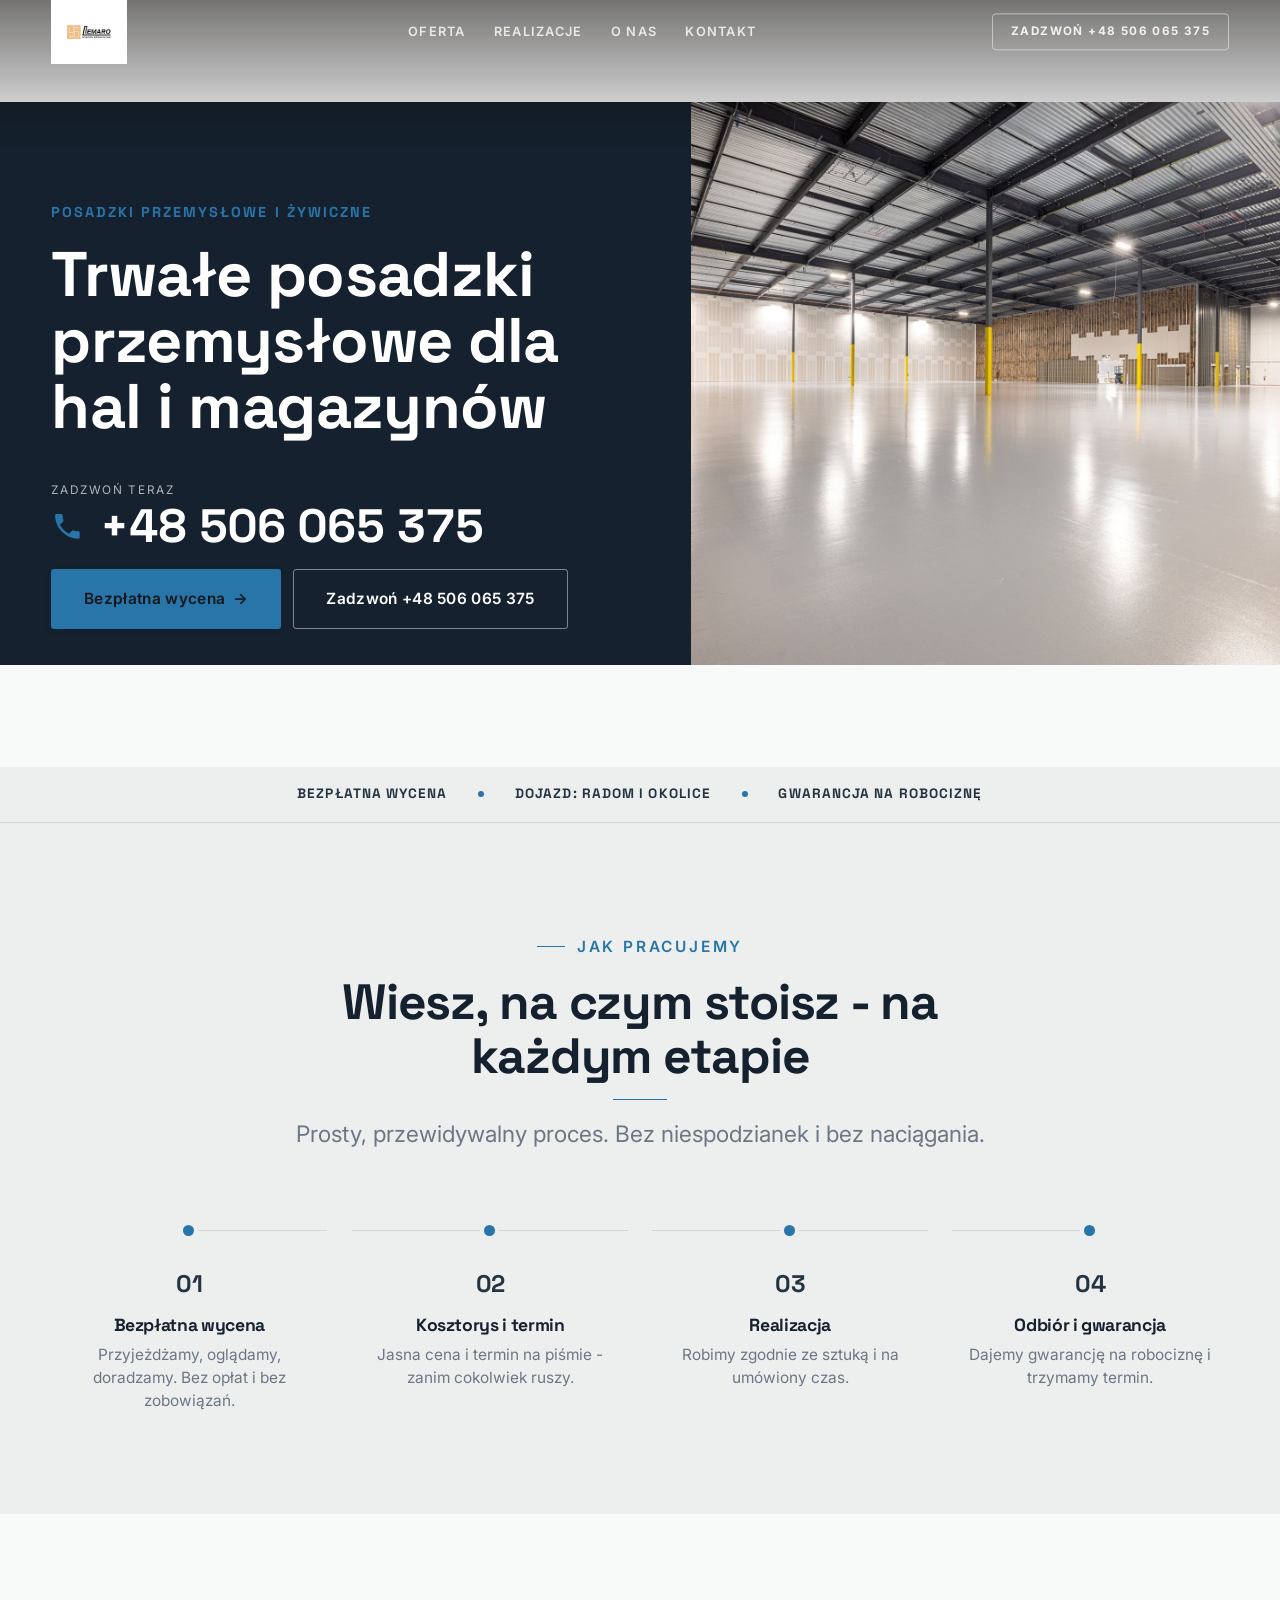
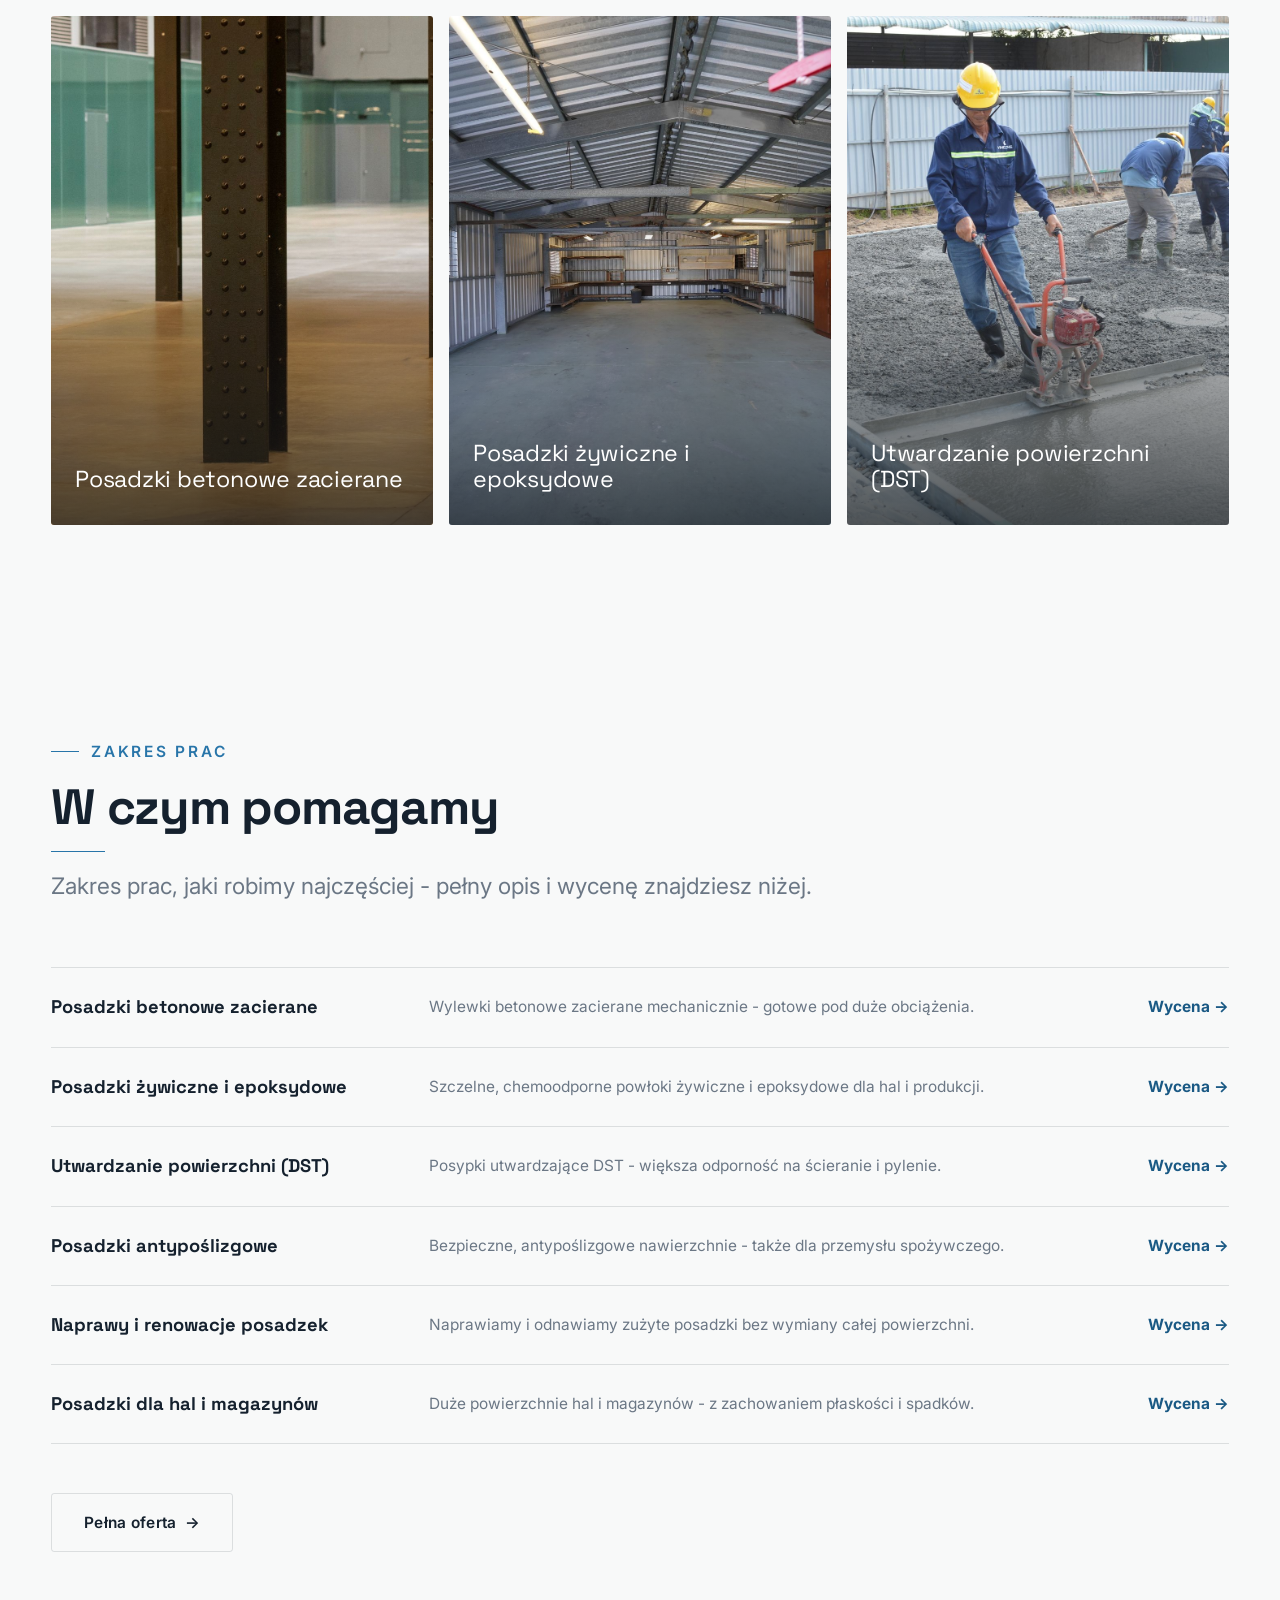
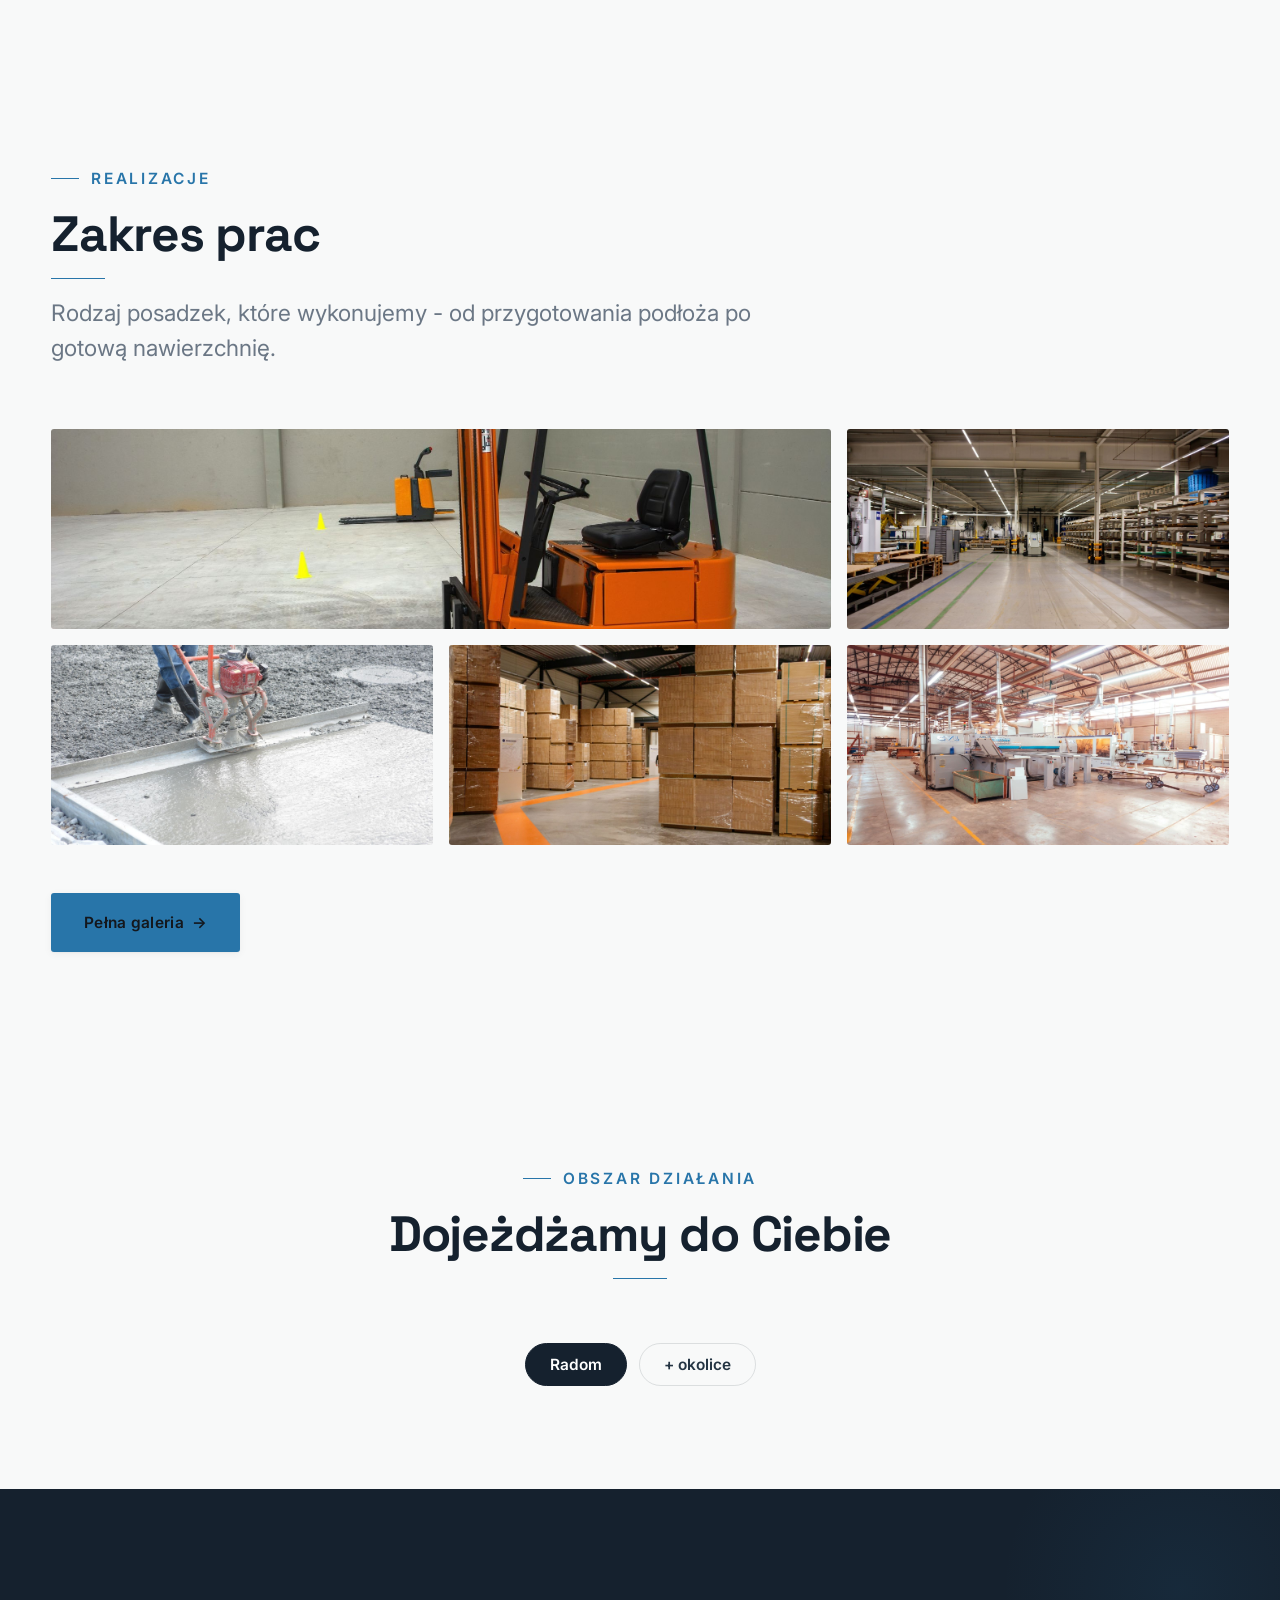
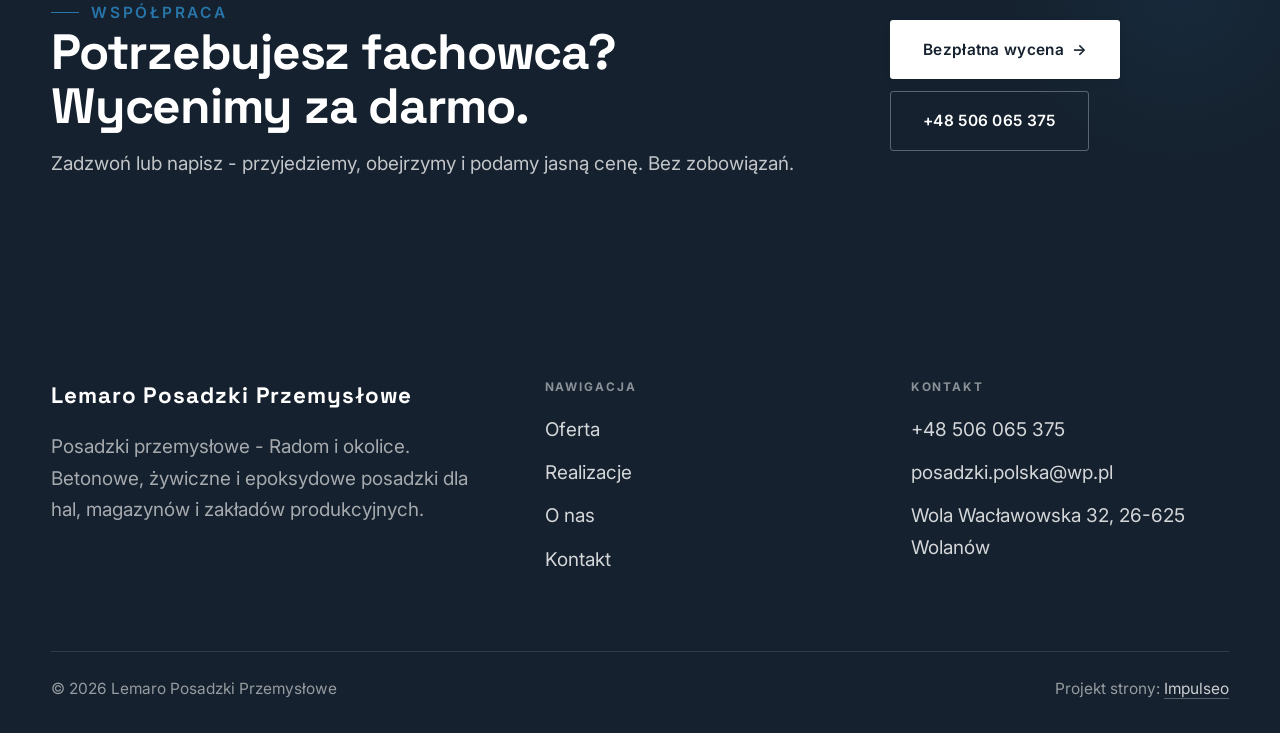
==== commit d6c969a6: "Stopka: podpis Impulseo z linkiem + poprawka znikajacego napisu w naglowku" ====
--- a/index.html
+++ b/index.html
@@ -148,7 +148,7 @@
     </div>
     <div class="foot-bot">
       <span>© 2026 Lemaro Posadzki Przemysłowe</span>
-      <span>Projekt strony: Krzysztof Brzeziński</span>
+      <span>Projekt strony: <a class="foot-credit" href="https://impulseo.pl" target="_blank" rel="noopener">Impulseo</a></span>
     </div>
   </div>
 </footer>
--- a/assets/styles.css
+++ b/assets/styles.css
@@ -1,7 +1,7 @@
 /* ============================================================
    STOLBASZ — premium, architektoniczny B2B fit-out
    Jasna paleta, zero brązu. System wg premium-web-craft.
-   Projekt strony: Krzysztof Brzeziński
+   Projekt strony: Impulseo (impulseo.pl)
    ============================================================ */
 
 :root{
@@ -625,3 +625,64 @@
 
 /* === auto-paleta ze zdjęć klienta (dopasowanie do estetyki socials) === */
 :root{--accent:#2875A9;--accent-d:#1A5984;--accent-soft:rgba(40,117,169,0.10);--paper:#F8F9F9;--paper-2:#EDEFEF;--paper-3:#E5E7E8;}
+
+/* === HERO-FIT (29.07.2026) — hero DOPASOWUJE SIĘ do wysokości okna =========================
+   Zgłoszenie K. 29.07: na jego laptopie przyciski CTA w hero były ucięte dolną krawędzią
+   (Modern House). Pomiar headless (1512x879 → realny widok 792 px): dolna krawędź CTA
+   wypadała 123 px POD ekranem. Nawet przy maksymalnym oknie (982) było -20 px.
+
+   DLACZEGO POPRZEDNI FIX NIE DZIAŁAŁ: 27.07 dołożyliśmy @media(max-height:820px) — próg.
+   Widok K. ma ~792-895 px, czyli TUŻ NAD progiem → reguła w ogóle się nie włączała.
+   Progi są kruche: każdy inny laptop/dok/pasek zakładek przesuwa granicę.
+
+   ROZWIĄZANIE: zero progów. Każdy rozmiar, który decyduje o wysokości hero (typografia,
+   odstępy, padding), dostaje `min(dotychczasowa-wartość, X svh)` — czyli na wysokim ekranie
+   nic się nie zmienia, a im niższe okno, tym płynniej mniejsze. Treści NIE ucinamy.
+
+   Doklejane na SAM KONIEC styles.css (po motion) → wygrywa kaskadę, nie rusza reguł w miejscu.
+   Weryfikacja: tools-retrofit/measure_fold.py (mierzy zapas pod CTA dla 720/800/879/982). */
+
+/* ---------- HERO KINOWY (strona główna, rodziny „editorial") ---------- */
+.hero-cine .wrap{padding-block:min(var(--space-8),4svh)}
+.hero-cine .eyebrow{margin-bottom:min(var(--space-5),2svh)}
+.hero-cine h1{font-size:min(clamp(2.9rem,2rem + 4.4vw,5.2rem),7.6svh);
+  margin-bottom:min(var(--space-5),2.4svh)}
+.hero-cine .lead{font-size:min(1.125rem,2.3svh);line-height:1.55;
+  margin-bottom:min(var(--space-7),3.2svh)}
+
+/* ---------- HERO FACHOWCY — wariant A (pełny ekran) ---------- */
+.hf-panel{padding-top:min(clamp(6.5rem,13vh,9rem),11svh);
+  padding-bottom:min(clamp(2.6rem,6vh,3.6rem),4svh)}
+.hf-title{font-size:min(clamp(2.3rem,1.6rem + 3.2vw,4.3rem),7svh);
+  margin-top:min(var(--space-4),1.8svh);margin-bottom:min(var(--space-4),1.8svh)}
+.hf-lead{font-size:min(1.18rem,2.3svh);line-height:1.5}
+.hf-phone{margin-top:min(var(--space-6),2.8svh);margin-bottom:min(var(--space-5),2.2svh)}
+.hf-phone-num{font-size:min(clamp(2rem,1.5rem + 2.4vw,3.05rem),5.2svh)}
+.hf-trust{margin-top:min(var(--space-6),2.6svh);padding-top:min(var(--space-4),1.6svh)}
+
+/* Telefon: tam liczy się czytelność, nie upychanie — skalowanie wysokością wyłączone,
+   bo przy 844 px wysokości ekranu svh-limity zaczęłyby zmniejszać tekst bez potrzeby. */
+@media(max-width:680px){
+  .hero-cine h1{font-size:clamp(1.9rem,1.15rem + 4.4vw,2.7rem)}
+  .hero-cine .lead{font-size:.98rem}
+  .hf-title{font-size:clamp(2.1rem,1.6rem + 3.2vw,3rem)}
+  .hf-lead{font-size:1rem}
+  .hf-phone-num{font-size:clamp(1.9rem,1.5rem + 2.4vw,2.5rem)}
+}
+/* === /HERO-FIT === */
+
+
+/* ====== IMPULSEO-FIX-20260731 ======================================================
+   1) PODPIS w stopce jest teraz linkiem do impulseo.pl - ma być widocznie klikalny.
+   2) ŻYWY NAGŁÓWEK: warstwa przenikających kadrów (.mt-hero-layer) miała z-index:1, więc
+      lądowała NAD przyciemnieniem hero, a w rodzinie „fachowcy" nawet nad panelem z tekstem
+      (.hf-panel nie miał własnego z-index). Efekt: przy zmianie zdjęcia napis znikał i wracał.
+      Teraz warstwa idzie tam, gdzie zdjęcie tła (z-index:-2), a treść nagłówka dostaje twardy
+      z-index:3. Zmieniają się WYŁĄCZNIE zdjęcia w tle - napis stoi nieruchomo.
+      (hero-cine celowo pominięte: tam img ma z-index:0 i układ był poprawny.) */
+.foot-bot a.foot-credit{color:rgba(255,255,255,.78);text-decoration:none;border-bottom:1px solid rgba(255,255,255,.28)}
+.foot-bot a.foot-credit:hover{color:#fff;border-bottom-color:#fff}
+.hero-fach > img.mt-hero-layer,.hero-gastro > img.mt-hero-layer,.hero-auto > img.mt-hero-layer,
+.hero-dom > img.mt-hero-layer,.hero-studio > img.mt-hero-layer{z-index:-2}
+.hf-panel,.hf-inner,.hd-panel,.hk-panel,.ha-inner,.hs-inner,.hg-inner{position:relative;z-index:3}
+/* ====== koniec IMPULSEO-FIX-20260731 ====== */
